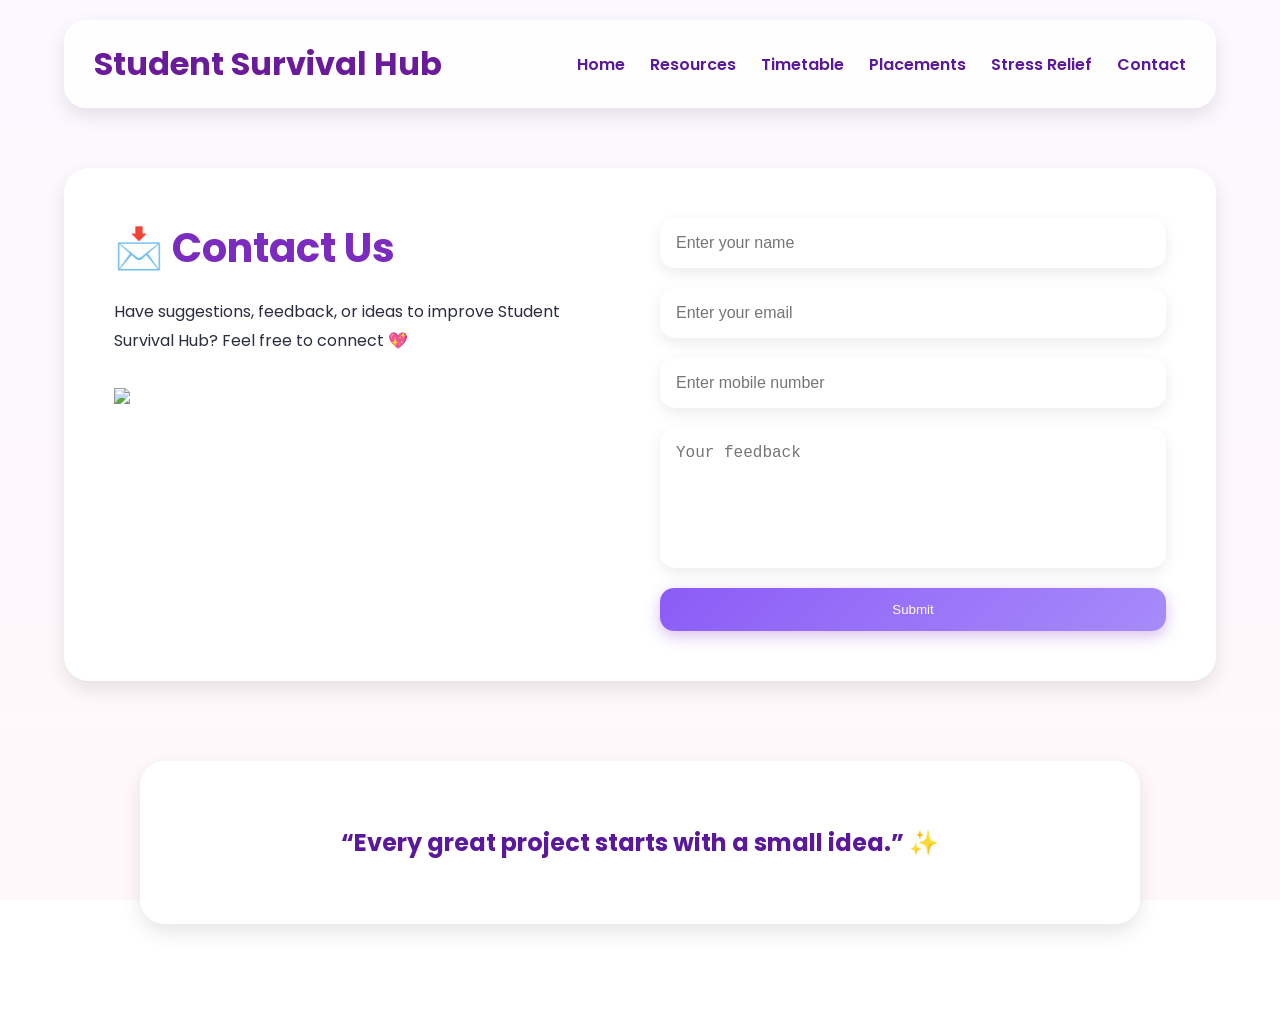
==== contact.html @ 093a4a00 "Updated Student Survival Hub UI" ====
<!DOCTYPE html>


<head>

  


    <title>Contact</title>

    <link rel="stylesheet"
          href="style.css">

    <link rel="preconnect"
          href="https://fonts.googleapis.com">

    <link rel="preconnect"
          href="https://fonts.gstatic.com"
          crossorigin>

    <link href="https://fonts.googleapis.com/css2?family=Poppins:wght@300;400;500;600;700&display=swap"
          rel="stylesheet">

</head>
<body class="contact-page">

<nav>

    <div class="logo">
        Student Survival Hub
    </div>

    <div class="nav-links">

        <a href="index.html">Home</a>

        <a href="resources.html">Resources</a>

        <a href="timetable.html">Timetable</a>

        <a href="placements.html">Placements</a>

        <a href="stress.html">Stress Relief</a>

        <a href="contact.html">Contact</a>

    </div>

</nav>



<section class="contact-section">

    <div class="contact-container">

        <div class="contact-text">

            <h2>📩 Contact Us</h2>

            <p>
                Have suggestions, feedback,
                or ideas to improve Student Survival Hub?
                Feel free to connect 💖
            </p>

            <img src="https://cdn-icons-png.flaticon.com/512/4233/4233830.png">

        </div>



        <div class="contact-form">

            <form>

                <input type="text"
                       placeholder="Enter your name">

                <input type="email"
                       placeholder="Enter your email">

                <input type="tel"
                       placeholder="Enter mobile number">

                <textarea rows="6"
                          placeholder="Your feedback"></textarea>

                <button type="submit">
                    Submit
                </button>

            </form>

        </div>

    </div>

</section>



<section class="quote-section">

    <h2>
        “Every great project starts with a small idea.” ✨
    </h2>

</section>




</body>
</html>
---- style.css ----
*{
    margin:0;
    padding:0;
    box-sizing:border-box;
}

body{

    font-family:'Poppins',sans-serif;

    color:#2b2d42;

    overflow-x:hidden;
}

.home-page{

    background:
    linear-gradient(
        rgba(248,249,255,0.18),
        rgba(243,232,255,0.18)
    ),

    url("https://wallpaperaccess.com/full/2223407.jpg");

    background-size:cover;

    background-position:center right;

    background-repeat:no-repeat;

    background-attachment:fixed;
}

.resources-page{

    background:
    linear-gradient(
        rgba(245,240,255,0.30),
        rgba(255,229,236,0.30)
    ),

    url("https://cdn.pixabay.com/video/2025/10/15/310025_tiny.jpg");

    background-size:cover;

    background-position:center;

    background-repeat:no-repeat;

    background-attachment:fixed;

    min-height:100vh;
}

.timetable-page{

    background:
    linear-gradient(
        rgba(240,248,255,0.45),
        rgba(243,232,255,0.45)
    ),

    url("https://www.shutterstock.com/shutterstock/videos/1089849363/thumb/10.jpg?ip=x480");

    background-size:cover;

    background-position:center;

    background-repeat:no-repeat;

    background-attachment:fixed;
}

.placements-page{

    background:
    linear-gradient(
        rgba(250,240,255,0.45),
        rgba(255,240,245,0.45)
    ),

    url("https://www.rec.ac.in/images/p.jpg");

    background-size:cover;

    background-position:center;

    background-repeat:no-repeat;

    background-attachment:fixed;
}

.stress-page{

    background:
    linear-gradient(
        rgba(245,240,255,0.40),
        rgba(255,245,250,0.40)
    ),

    url("https://www.shutterstock.com/image-vector/girl-cup-coffee-tea-sits-600nw-2483836061.jpg");

    background-size:cover;

    background-position:center;

    background-repeat:no-repeat;

    background-attachment:fixed;
}

.contact-page{

    background:
    linear-gradient(
        rgba(248,240,255,0.45),
        rgba(255,240,245,0.45)
    ),

    url("https://images.unsplash.com/photo-1517048676732-d65bc937f952");

    background-size:cover;

    background-position:center;

    background-repeat:no-repeat;

    background-attachment:fixed;
}

nav{

    width:90%;

    max-width:1200px;

    margin:20px auto;

    padding:20px 30px;

    display:flex;

    justify-content:space-between;

    align-items:center;

    background:rgba(255,255,255,0.82);

    backdrop-filter:blur(14px);

    border-radius:22px;

    box-shadow:0 8px 20px rgba(0,0,0,0.10);

    position:sticky;

    top:15px;

    z-index:1000;
}

.logo{

    font-size:32px;

    font-weight:700;

    color:#6a1b9a;
}

.nav-links{

    display:flex;

    gap:25px;
}

.nav-links a{

    text-decoration:none;

    color:#5a189a;

    font-weight:600;

    transition:0.3s;
}

.nav-links a:hover{

    color:#c77dff;

    transform:translateY(-3px);
}

.hero{

    width:90%;

    max-width:1200px;

    margin:80px auto;

    display:flex;

    justify-content:space-between;

    align-items:center;

    gap:80px;

    min-height:80vh;
}

.hero-text{

    flex:1;
}

.hero-text h1{

    font-size:65px;

    line-height:1.2;

    color:#5a189a;

    margin-bottom:20px;
}

.hero-text p{

    font-size:20px;

    line-height:1.8;

    margin-bottom:30px;
}

.hero-buttons{

    display:flex;

    gap:20px;
}

.btn,
button{

    padding:14px 28px;

    background:linear-gradient(
        135deg,
        #8b5cf6,
        #a78bfa
    );

    color:white;

    text-decoration:none;

    border:none;

    border-radius:14px;

    transition:0.3s;

    cursor:pointer;

    box-shadow:0 5px 15px rgba(123,44,191,0.3);
}

.btn:hover,
button:hover{

    transform:translateY(-5px);

    background:#9d4edd;
}

.secondary-btn{

    background:white;

    color:#7b2cbf;
}

.hero-image{

    flex:1;

    text-align:center;
}

.hero-image img{

    width:80%;

    animation:floatImage 4s ease-in-out infinite;

    filter:drop-shadow(0 10px 20px rgba(0,0,0,0.12));
}

@keyframes floatImage{

    0%{
        transform:translateY(0px);
    }

    50%{
        transform:translateY(-20px);
    }

    100%{
        transform:translateY(0px);
    }

}

.card,
.goals,
.quote-section,
.contact-container,
.resource-card{

    background:rgba(255,255,255,0.88);

    backdrop-filter:blur(10px);

    border-radius:25px;

    box-shadow:0 8px 20px rgba(0,0,0,0.10);
}

.features{

    width:90%;

    max-width:1200px;

    margin:auto;

    display:grid;

    grid-template-columns:repeat(auto-fit,minmax(280px,1fr));

    gap:30px;
}

.card,
.resource-card{

    padding:35px;

    transition:0.3s;
}

.card:hover,
.resource-card:hover{

    transform:translateY(-10px) scale(1.02);

    box-shadow:0 15px 35px rgba(139,92,246,0.18);
}

.card h2,
.resource-card h3{

    color:#7b2cbf;

    margin-bottom:15px;
}

.resource-card{

    display:flex;

    flex-direction:column;

    justify-content:space-between;

    padding:30px;

    min-height:320px;

    background:rgba(255,255,255,0.90);

    border-radius:25px;

    backdrop-filter:blur(10px);

    box-shadow:0 8px 20px rgba(0,0,0,0.10);

    transition:0.3s;
}

.resource-card p{

    line-height:1.9;

    margin-top:15px;

    margin-bottom:25px;

    color:#444;
}

.resource-card .btn{

    margin-top:auto;

    width:fit-content;

    padding:12px 24px;

    border-radius:14px;

    font-weight:600;

    background:linear-gradient(
        135deg,
        #8b5cf6,
        #a78bfa
    );
}

.card p{

    line-height:1.8;
}

.goals{

    width:90%;

    max-width:1200px;

    margin:80px auto;

    padding:40px;
}

.goals h2{

    color:#7b2cbf;

    margin-bottom:25px;
}

.goals ul,
.goals ol{

    margin-left:20px;

    line-height:2;
}

.stats{

    width:90%;

    max-width:1200px;

    margin:50px auto;

    display:grid;

    grid-template-columns:repeat(auto-fit,minmax(250px,1fr));

    gap:30px;
}

.stat-box{

    background:rgba(255,255,255,0.94);

    padding:40px;

    border-radius:25px;

    text-align:center;

    box-shadow:0 8px 20px rgba(0,0,0,0.12);

    transition:0.3s;
}

.stat-box:hover{

    transform:translateY(-8px);
}

.stat-box h1{

    font-size:55px;

    color:#5a189a;

    margin-bottom:10px;

    font-weight:700;
}

.stat-box p{

    font-size:20px;

    font-weight:500;

    color:#444;
}

.search-bar{

    width:100%;

    padding:16px;

    border:none;

    border-radius:15px;

    margin:25px 0;

    font-size:16px;

    background:white;

    box-shadow:0 5px 15px rgba(0,0,0,0.08);

    outline:none;
}

.modern-table{

    width:100%;

    border-collapse:collapse;

    margin-top:25px;

    overflow:hidden;

    border-radius:20px;

    background:white;
}

.modern-table th{

    background:#7b2cbf;

    color:white;

    padding:18px;

    font-size:18px;
}

.modern-table td{

    padding:18px;

    text-align:center;

    border-bottom:1px solid #eee;
}

.modern-table tr:hover{

    background:#f8f2ff;
}

.progress-box{

    margin-bottom:25px;
}

.progress-box p{

    margin-bottom:10px;

    font-weight:600;
}

.progress{

    width:100%;

    height:18px;

    background:#eee;

    border-radius:20px;

    overflow:hidden;
}

.html-progress{

    width:90%;

    height:100%;

    background:#7b2cbf;
}

.css-progress{

    width:70%;

    height:100%;

    background:#9d4edd;
}

.dsa-progress{

    width:50%;

    height:100%;

    background:#c77dff;
}

.quote-section{

    width:90%;

    max-width:1000px;

    margin:80px auto;

    text-align:center;

    padding:60px;
}

.quote-section h2{

    line-height:1.8;

    color:#5a189a;
}

.music-grid{

    display:grid;

    grid-template-columns:repeat(auto-fit,minmax(300px,1fr));

    gap:25px;

    margin-top:30px;
}

.music-grid iframe{

    width:100%;

    height:220px;

    border:none;

    border-radius:20px;

    box-shadow:0 8px 20px rgba(0,0,0,0.15);
}

.roadmap{

    display:grid;

    grid-template-columns:repeat(auto-fit,minmax(200px,1fr));

    gap:25px;

    margin-top:30px;
}

.roadmap-step{

    background:white;

    padding:30px;

    border-radius:20px;

    text-align:center;

    box-shadow:0 8px 20px rgba(0,0,0,0.08);

    transition:0.3s;
}

.roadmap-step:hover{

    transform:translateY(-8px);
}

.roadmap-step h3{

    color:#7b2cbf;

    margin-bottom:15px;
}

.contact-section{

    width:90%;

    max-width:1200px;

    margin:60px auto;
}

.contact-container{

    display:grid;

    grid-template-columns:1fr 1fr;

    gap:40px;

    padding:50px;
}

.contact-text h2{

    color:#7b2cbf;

    margin-bottom:20px;

    font-size:40px;
}

.contact-text p{

    line-height:1.8;

    margin-bottom:30px;
}

.contact-text img{

    width:80%;

    max-width:300px;
}

.contact-form form{

    display:flex;

    flex-direction:column;

    gap:20px;
}

.contact-form input,
.contact-form textarea{

    padding:16px;

    border:none;

    border-radius:15px;

    font-size:16px;

    background:white;

    box-shadow:0 5px 15px rgba(0,0,0,0.08);

    outline:none;
}

.contact-form textarea{

    resize:none;
}

footer{

    margin-top:80px;

    padding:30px;

    text-align:center;

    background:rgba(255,255,255,0.60);

    backdrop-filter:blur(10px);
}

@media screen and (max-width:768px){

    nav{

        flex-direction:column;

        gap:20px;
    }

    .nav-links{

        flex-wrap:wrap;

        justify-content:center;
    }

    .hero{

        flex-direction:column;

        text-align:center;
    }

    .hero-text h1{

        font-size:42px;
    }

    .hero-buttons{

        justify-content:center;
    }

    .contact-container{

        grid-template-columns:1fr;
    }

    .contact-text{

        text-align:center;
    }

    .contact-text img{

        margin:auto;
    }

}
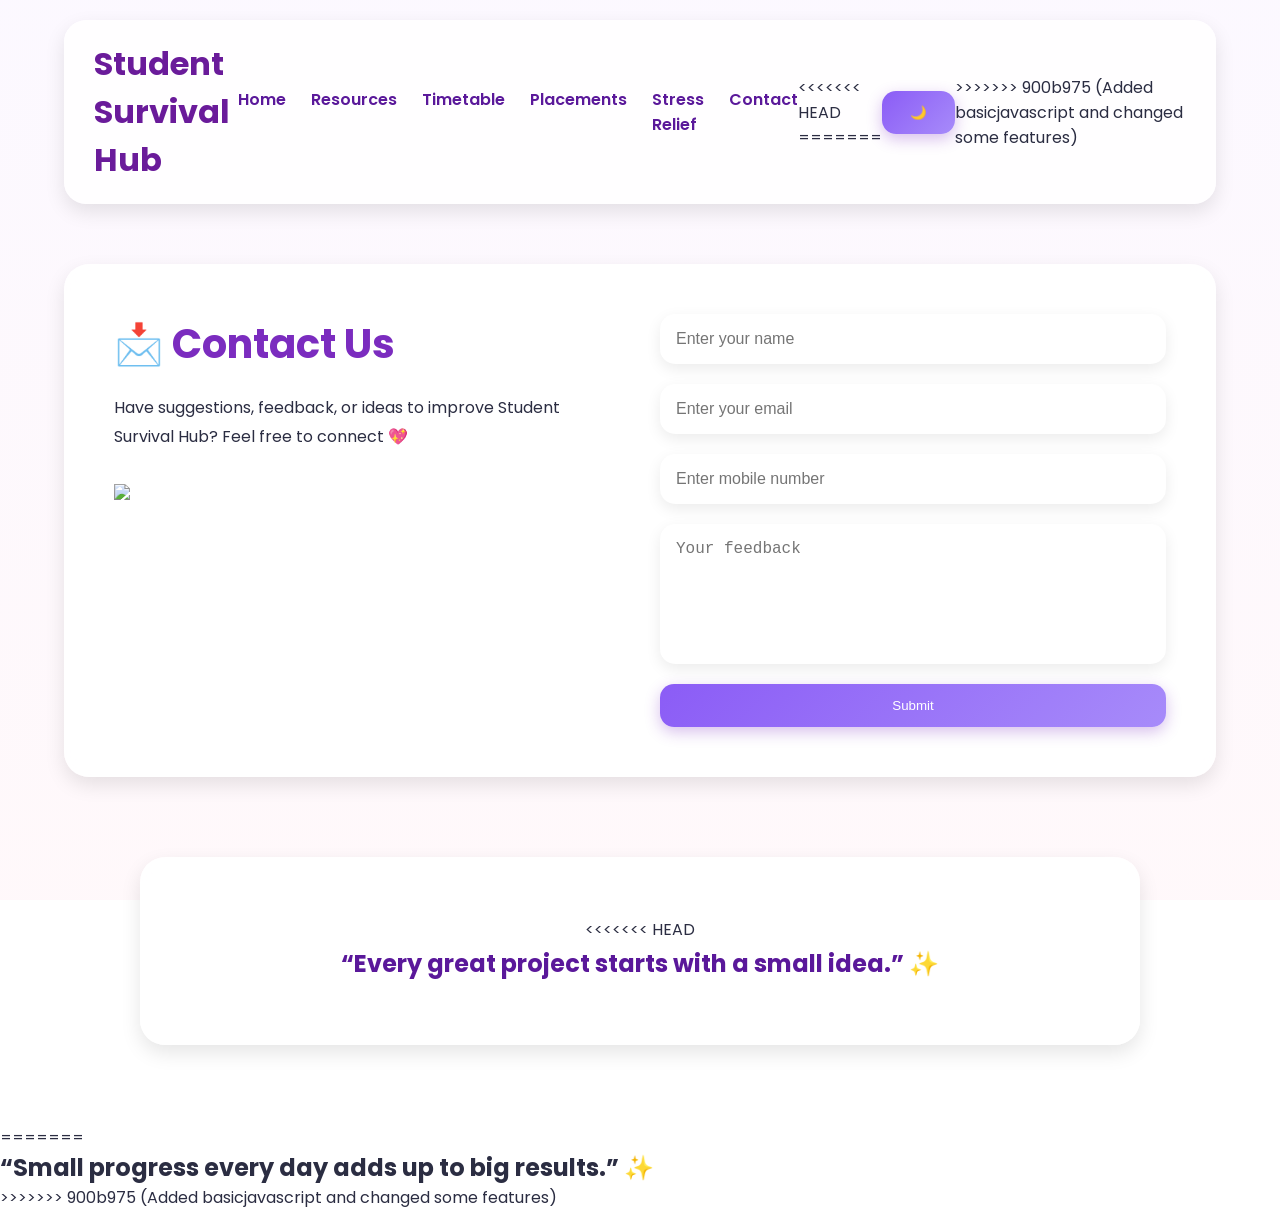
==== commit 0e5f6697: "Resolved conflicts" ====
--- a/contact.html
+++ b/contact.html
@@ -45,7 +45,13 @@
         <a href="contact.html">Contact</a>
 
     </div>
+<<<<<<< HEAD
 
+=======
+<button id="dark-mode-toggle">
+        🌙
+    </button>
+>>>>>>> 900b975 (Added basicjavascript and changed some features)
 </nav>
 
 
@@ -102,6 +108,7 @@
 
 <section class="quote-section">
 
+<<<<<<< HEAD
     <h2>
         “Every great project starts with a small idea.” ✨
     </h2>
@@ -110,6 +117,18 @@
 
 
 
+=======
+    <h2 id="dynamic-quote">
+        “Small progress every day adds up to big results.” ✨
+    </h2>
+
+   
+
+</section>
+
+
+<script src="script.js"></script>
+>>>>>>> 900b975 (Added basicjavascript and changed some features)
 
 </body>
 </html>
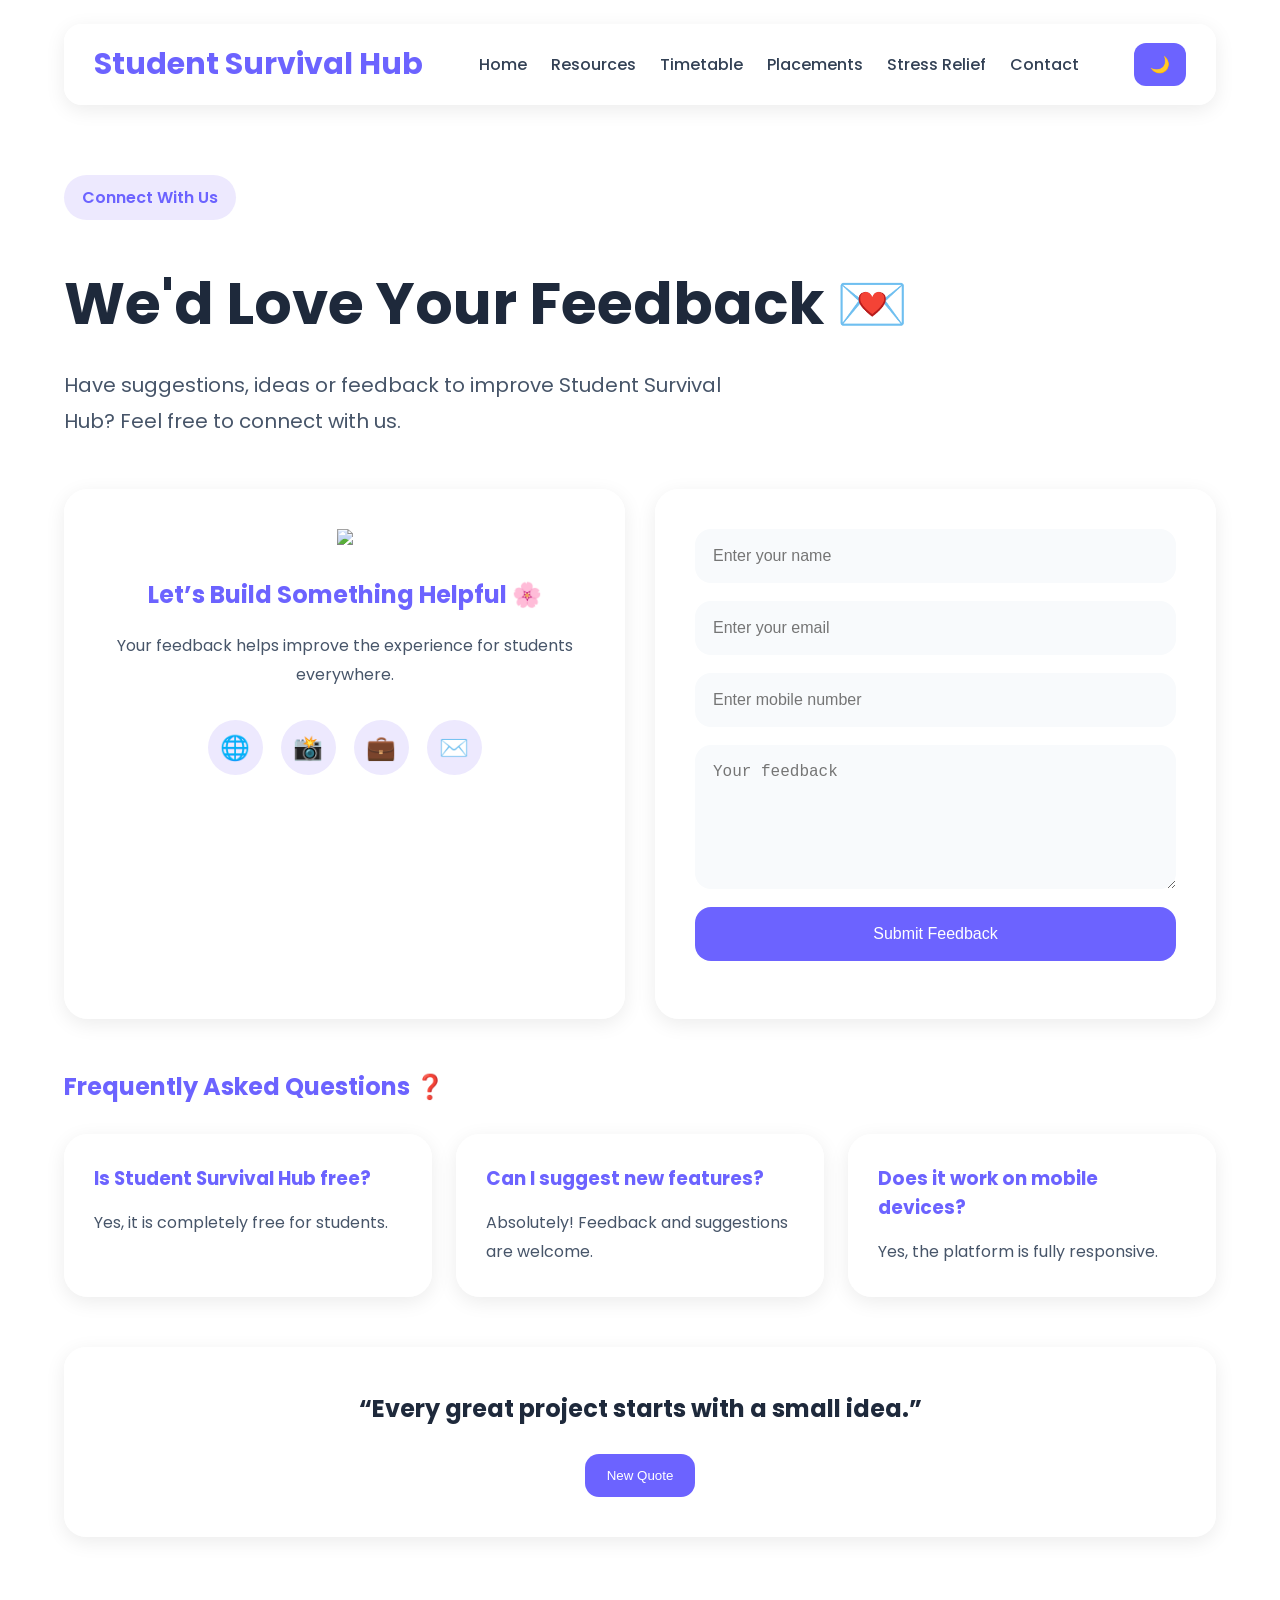
==== commit b2d88173: "Added additional features and changed UI" ====
--- a/contact.html
+++ b/contact.html
@@ -1,10 +1,12 @@
 <!DOCTYPE html>
-
+<html lang="en">
 
 <head>
 
-  
-
+    <meta charset="UTF-8">
+
+    <meta name="viewport"
+          content="width=device-width, initial-scale=1.0">
 
     <title>Contact</title>
 
@@ -22,6 +24,7 @@
           rel="stylesheet">
 
 </head>
+
 <body class="contact-page">
 
 <nav>
@@ -45,59 +48,172 @@
         <a href="contact.html">Contact</a>
 
     </div>
-<<<<<<< HEAD
-
-=======
-<button id="dark-mode-toggle">
+
+    <button id="dark-mode-toggle">
         🌙
     </button>
->>>>>>> 900b975 (Added basicjavascript and changed some features)
+
 </nav>
 
 
 
+<section class="contact-hero">
+
+    <div class="contact-text">
+
+        <span class="hero-tag">
+            Connect With Us
+        </span>
+
+        <h1>
+            We'd Love Your Feedback 💌
+        </h1>
+
+        <p>
+            Have suggestions, ideas or feedback
+            to improve Student Survival Hub?
+            Feel free to connect with us.
+        </p>
+
+    </div>
+
+</section>
+
+
+
 <section class="contact-section">
 
     <div class="contact-container">
 
-        <div class="contact-text">
-
-            <h2>📩 Contact Us</h2>
-
-            <p>
-                Have suggestions, feedback,
-                or ideas to improve Student Survival Hub?
-                Feel free to connect 💖
-            </p>
+
+
+        <div class="contact-info">
 
             <img src="https://cdn-icons-png.flaticon.com/512/4233/4233830.png">
 
-        </div>
-
-
-
-        <div class="contact-form">
-
-            <form>
+            <h2>
+                Let’s Build Something Helpful 🌸
+            </h2>
+
+            <p>
+                Your feedback helps improve
+                the experience for students everywhere.
+            </p>
+
+
+
+            <div class="social-links">
+
+                <a href="#">
+                    🌐
+                </a>
+
+                <a href="#">
+                    📸
+                </a>
+
+                <a href="#">
+                    💼
+                </a>
+
+                <a href="#">
+                    ✉️
+                </a>
+
+            </div>
+
+        </div>
+
+
+
+        <div class="contact-form-box">
+
+            <form id="contact-form">
 
                 <input type="text"
+                       id="name"
                        placeholder="Enter your name">
 
                 <input type="email"
+                       id="email"
                        placeholder="Enter your email">
 
                 <input type="tel"
+                       id="phone"
                        placeholder="Enter mobile number">
 
                 <textarea rows="6"
+                          id="message"
                           placeholder="Your feedback"></textarea>
 
                 <button type="submit">
-                    Submit
+
+                    Submit Feedback
+
                 </button>
 
             </form>
 
+            <p id="form-message">
+
+            </p>
+
+        </div>
+
+    </div>
+
+</section>
+
+
+
+<section class="faq-section">
+
+    <h2>
+        Frequently Asked Questions ❓
+    </h2>
+
+    <div class="faq-container">
+
+
+
+        <div class="faq-card">
+
+            <h3>
+                Is Student Survival Hub free?
+            </h3>
+
+            <p>
+                Yes, it is completely free for students.
+            </p>
+
+        </div>
+
+
+
+        <div class="faq-card">
+
+            <h3>
+                Can I suggest new features?
+            </h3>
+
+            <p>
+                Absolutely! Feedback and suggestions are welcome.
+            </p>
+
+        </div>
+
+
+
+        <div class="faq-card">
+
+            <h3>
+                Does it work on mobile devices?
+            </h3>
+
+            <p>
+                Yes, the platform is fully responsive.
+            </p>
+
         </div>
 
     </div>
@@ -108,27 +224,21 @@
 
 <section class="quote-section">
 
-<<<<<<< HEAD
-    <h2>
-        “Every great project starts with a small idea.” ✨
+    <h2 id="dynamic-quote">
+
+        “Every great project starts with a small idea.”
+
     </h2>
 
-</section>
-
-
-
-=======
-    <h2 id="dynamic-quote">
-        “Small progress every day adds up to big results.” ✨
-    </h2>
-
-   
-
-</section>
-
+    <button id="new-quote-btn">
+
+        New Quote
+
+    </button>
+
+</section>
 
 <script src="script.js"></script>
->>>>>>> 900b975 (Added basicjavascript and changed some features)
 
 </body>
 </html>
--- a/style.css
+++ b/style.css
@@ -5,11 +5,9 @@
 }
 
 body{
-
     font-family:'Poppins',sans-serif;
-
-    color:#2b2d42;
-
+    background:#f8fafc;
+    color:#1e293b;
     overflow-x:hidden;
 }
 
@@ -17,30 +15,528 @@
 
     background:
     linear-gradient(
-        rgba(248,249,255,0.18),
-        rgba(243,232,255,0.18)
+        rgba(255,255,255,0.70),
+        rgba(255,255,255,0.70)
     ),
 
-    url("https://wallpaperaccess.com/full/2223407.jpg");
+    url("https://images.unsplash.com/photo-1522202176988-66273c2fd55f");
 
     background-size:cover;
 
-    background-position:center right;
+    background-position:center;
 
     background-repeat:no-repeat;
 
-    background-attachment:fixed;
-}
-
+    min-height:100vh;
+}
+
+nav{
+
+    width:90%;
+
+    max-width:1200px;
+
+    margin:24px auto;
+
+    padding:18px 30px;
+
+    display:flex;
+
+    justify-content:space-between;
+
+    align-items:center;
+
+    background:rgba(255,255,255,0.85);
+
+    backdrop-filter:blur(12px);
+
+    border-radius:18px;
+
+    box-shadow:0 5px 20px rgba(0,0,0,0.08);
+
+    position:sticky;
+
+    top:15px;
+
+    z-index:1000;
+}
+
+.logo{
+
+    font-size:30px;
+
+    font-weight:700;
+
+    color:#6C63FF;
+}
+
+.nav-links{
+
+    display:flex;
+
+    gap:24px;
+}
+
+.nav-links a{
+
+    text-decoration:none;
+
+    color:#334155;
+
+    font-weight:500;
+
+    transition:0.3s;
+}
+
+.nav-links a:hover{
+
+    color:#6C63FF;
+}
+
+#dark-mode-toggle{
+
+    border:none;
+
+    background:#6C63FF;
+
+    color:white;
+
+    padding:12px 16px;
+
+    border-radius:12px;
+
+    cursor:pointer;
+
+    font-size:16px;
+}
+
+
+
+.hero{
+
+    width:90%;
+
+    max-width:1200px;
+
+    margin:70px auto;
+
+    display:flex;
+
+    justify-content:space-between;
+
+    align-items:center;
+
+    gap:50px;
+
+    min-height:75vh;
+}
+
+.hero-text{
+
+    flex:1;
+}
+
+.hero-tag{
+
+    display:inline-block;
+
+    padding:10px 18px;
+
+    background:#ede9fe;
+
+    color:#6C63FF;
+
+    border-radius:30px;
+
+    margin-bottom:20px;
+
+    font-weight:600;
+}
+
+.hero-text h1{
+
+    font-size:72px;
+
+    line-height:1.1;
+
+    margin-bottom:25px;
+
+    color:#1e293b;
+}
+
+.hero-text p{
+
+    font-size:20px;
+
+    line-height:1.8;
+
+    color:#475569;
+
+    margin-bottom:35px;
+
+    max-width:650px;
+}
+
+.hero-buttons{
+
+    display:flex;
+
+    gap:18px;
+}
+
+.btn{
+
+    padding:16px 28px;
+
+    border-radius:14px;
+
+    text-decoration:none;
+
+    font-weight:600;
+
+    transition:0.3s;
+}
+
+.btn{
+
+    background:#6C63FF;
+
+    color:white;
+}
+
+.secondary-btn{
+
+    background:white;
+
+    color:#6C63FF;
+
+    border:1px solid #dcd6ff;
+}
+
+.btn:hover{
+
+    transform:translateY(-4px);
+}
+
+
+
+.hero-image{
+
+    flex:1;
+
+    display:flex;
+
+    justify-content:flex-end;
+}
+
+.hero-image img{
+
+    width:100%;
+
+    max-width:520px;
+
+    object-fit:contain;
+
+    filter:drop-shadow(0 10px 30px rgba(0,0,0,0.15));
+}
+
+
+
+.features{
+
+    width:90%;
+
+    max-width:1200px;
+
+    margin:40px auto;
+
+    display:grid;
+
+    grid-template-columns:repeat(auto-fit,minmax(280px,1fr));
+
+    gap:24px;
+}
+
+.card{
+
+    background:rgba(255,255,255,0.82);
+
+    backdrop-filter:blur(10px);
+
+    border-radius:22px;
+
+    padding:35px;
+
+    box-shadow:0 5px 20px rgba(0,0,0,0.08);
+
+    transition:0.3s;
+}
+
+.card:hover{
+
+    transform:translateY(-6px);
+}
+
+.card h2{
+
+    margin-bottom:18px;
+
+    color:#6C63FF;
+}
+
+.card p{
+
+    line-height:1.8;
+
+    color:#475569;
+}
+
+
+
+.goals{
+
+    width:90%;
+
+    max-width:1200px;
+
+    margin:50px auto;
+
+    background:rgba(255,255,255,0.82);
+
+    backdrop-filter:blur(10px);
+
+    border-radius:22px;
+
+    padding:40px;
+
+    box-shadow:0 5px 20px rgba(0,0,0,0.08);
+}
+
+.section-top{
+
+    display:flex;
+
+    justify-content:space-between;
+
+    align-items:center;
+
+    margin-bottom:24px;
+}
+
+.section-top h2{
+
+    color:#6C63FF;
+}
+
+#live-clock{
+
+    color:#6C63FF;
+
+    font-weight:600;
+}
+
+.goal-input-box{
+
+    display:flex;
+
+    gap:14px;
+
+    margin-bottom:25px;
+}
+
+.goal-input-box input{
+
+    flex:1;
+
+    padding:16px;
+
+    border-radius:14px;
+
+    border:1px solid #d6d6d6;
+
+    font-size:16px;
+
+    outline:none;
+}
+
+.goal-input-box button{
+
+    padding:16px 24px;
+
+    border:none;
+
+    border-radius:14px;
+
+    background:#6C63FF;
+
+    color:white;
+
+    cursor:pointer;
+}
+
+#goal-list li{
+
+    list-style:none;
+
+    background:#f8fafc;
+
+    padding:15px 18px;
+
+    border-radius:14px;
+
+    margin-bottom:12px;
+
+    display:flex;
+
+    justify-content:space-between;
+
+    align-items:center;
+}
+
+
+
+.quote-section{
+
+    width:90%;
+
+    max-width:1200px;
+
+    margin:50px auto 100px;
+
+    background:rgba(255,255,255,0.82);
+
+    backdrop-filter:blur(10px);
+
+    border-radius:22px;
+
+    padding:40px;
+
+    text-align:center;
+
+    box-shadow:0 5px 20px rgba(0,0,0,0.08);
+}
+
+.quote-section h2{
+
+    margin-bottom:24px;
+
+    line-height:1.8;
+}
+
+.quote-section button{
+
+    padding:14px 22px;
+
+    border:none;
+
+    border-radius:14px;
+
+    background:#6C63FF;
+
+    color:white;
+
+    cursor:pointer;
+}
+
+
+
+.dark-mode{
+
+    background:#0f172a;
+
+    color:white;
+}
+
+.dark-mode nav,
+.dark-mode .card,
+.dark-mode .goals,
+.dark-mode .quote-section{
+
+    background:rgba(30,41,59,0.92);
+}
+
+.dark-mode h1,
+.dark-mode h2,
+.dark-mode p,
+.dark-mode a,
+.dark-mode li{
+
+    color:white;
+}
+
+.dark-mode #goal-list li{
+
+    background:#334155;
+}
+
+.dark-mode .goal-input-box input{
+
+    background:#1e293b;
+
+    color:white;
+
+    border:none;
+}
+
+
+
+@media screen and (max-width:900px){
+
+    .hero{
+
+        flex-direction:column;
+
+        text-align:center;
+    }
+
+    .hero-text h1{
+
+        font-size:52px;
+    }
+
+    .hero-buttons{
+
+        justify-content:center;
+    }
+
+    .hero-image{
+
+        justify-content:center;
+    }
+
+    .hero-image img{
+
+        max-width:360px;
+    }
+
+    nav{
+
+        flex-direction:column;
+
+        gap:18px;
+    }
+
+    .nav-links{
+
+        flex-wrap:wrap;
+
+        justify-content:center;
+    }
+
+    .goal-input-box{
+
+        flex-direction:column;
+    }
+}
 .resources-page{
 
     background:
     linear-gradient(
-        rgba(245,240,255,0.30),
-        rgba(255,229,236,0.30)
+        rgba(255,255,255,0.72),
+        rgba(255,255,255,0.72)
     ),
 
-    url("https://cdn.pixabay.com/video/2025/10/15/310025_tiny.jpg");
+    url("https://images.unsplash.com/photo-1516321318423-f06f85e504b3");
 
     background-size:cover;
 
@@ -48,20 +544,220 @@
 
     background-repeat:no-repeat;
 
-    background-attachment:fixed;
-
     min-height:100vh;
 }
 
+.resources-hero{
+
+    width:90%;
+
+    max-width:1200px;
+
+    margin:70px auto 40px;
+}
+
+.resources-text h1{
+
+    font-size:58px;
+
+    margin:20px 0;
+}
+
+.resources-text p{
+
+    font-size:20px;
+
+    max-width:700px;
+
+    line-height:1.8;
+
+    color:#475569;
+}
+
+.resources-section{
+
+    width:90%;
+
+    max-width:1200px;
+
+    margin:auto;
+}
+
+.search-container{
+
+    margin-bottom:25px;
+}
+
+.search-container input{
+
+    width:100%;
+
+    padding:18px;
+
+    border:none;
+
+    border-radius:18px;
+
+    font-size:16px;
+
+    background:white;
+
+    box-shadow:0 5px 15px rgba(0,0,0,0.08);
+
+    outline:none;
+}
+
+.category-buttons{
+
+    display:flex;
+
+    gap:15px;
+
+    flex-wrap:wrap;
+
+    margin-bottom:35px;
+}
+
+.category-btn{
+
+    border:none;
+
+    padding:12px 20px;
+
+    border-radius:30px;
+
+    background:white;
+
+    cursor:pointer;
+
+    font-weight:600;
+
+    box-shadow:0 5px 15px rgba(0,0,0,0.08);
+}
+
+.resource-grid{
+
+    display:grid;
+
+    grid-template-columns:repeat(auto-fit,minmax(300px,1fr));
+
+    gap:28px;
+}
+
+.resource-card{
+
+    background:rgba(255,255,255,0.84);
+
+    backdrop-filter:blur(10px);
+
+    border-radius:24px;
+
+    padding:30px;
+
+    box-shadow:0 5px 20px rgba(0,0,0,0.08);
+
+    transition:0.3s;
+}
+
+.resource-card:hover{
+
+    transform:translateY(-8px);
+}
+
+.resource-tag{
+
+    display:inline-block;
+
+    padding:8px 16px;
+
+    border-radius:30px;
+
+    background:#ede9fe;
+
+    color:#6C63FF;
+
+    font-size:14px;
+
+    margin-bottom:18px;
+}
+
+.resource-card h2{
+
+    margin-bottom:18px;
+
+    color:#6C63FF;
+}
+
+.resource-card p{
+
+    line-height:1.8;
+
+    color:#475569;
+
+    margin-bottom:28px;
+}
+
+.resource-bottom{
+
+    display:flex;
+
+    justify-content:space-between;
+
+    align-items:center;
+}
+
+.bookmark-btn{
+
+    border:none;
+
+    width:48px;
+
+    height:48px;
+
+    border-radius:50%;
+
+    background:#ede9fe;
+
+    cursor:pointer;
+
+    font-size:18px;
+}
+
+.dark-mode .search-container input,
+.dark-mode .category-btn,
+.dark-mode .resource-card{
+
+    background:#1e293b;
+
+    color:white;
+}
+
+.dark-mode .resource-card p{
+
+    color:#cbd5e1;
+}
+
+@media screen and (max-width:768px){
+
+    .resources-text h1{
+
+        font-size:42px;
+    }
+
+    .resource-grid{
+
+        grid-template-columns:1fr;
+    }
+}
 .timetable-page{
 
     background:
     linear-gradient(
-        rgba(240,248,255,0.45),
-        rgba(243,232,255,0.45)
+        rgba(255,255,255,0.72),
+        rgba(255,255,255,0.72)
     ),
 
-    url("https://www.shutterstock.com/shutterstock/videos/1089849363/thumb/10.jpg?ip=x480");
+    url("https://images.unsplash.com/photo-1499750310107-5fef28a66643");
 
     background-size:cover;
 
@@ -69,18 +765,184 @@
 
     background-repeat:no-repeat;
 
-    background-attachment:fixed;
-}
-
+    min-height:100vh;
+}
+
+.timetable-hero{
+
+    width:90%;
+
+    max-width:1200px;
+
+    margin:70px auto 40px;
+}
+
+.timetable-text h1{
+
+    font-size:58px;
+
+    margin:20px 0;
+}
+
+.timetable-text p{
+
+    font-size:20px;
+
+    line-height:1.8;
+
+    max-width:700px;
+
+    color:#475569;
+}
+
+.table-section{
+
+    width:90%;
+
+    max-width:1200px;
+
+    margin:auto;
+}
+
+.table-container{
+
+    background:rgba(255,255,255,0.84);
+
+    backdrop-filter:blur(10px);
+
+    border-radius:24px;
+
+    padding:35px;
+
+    box-shadow:0 5px 20px rgba(0,0,0,0.08);
+}
+
+.modern-table{
+
+    width:100%;
+
+    border-collapse:collapse;
+
+    margin-top:20px;
+}
+
+.modern-table th{
+
+    background:#6C63FF;
+
+    color:white;
+
+    padding:18px;
+}
+
+.modern-table td{
+
+    padding:18px;
+
+    text-align:center;
+
+    background:white;
+
+    border-bottom:1px solid #e2e8f0;
+}
+
+.modern-table input{
+
+    width:20px;
+
+    height:20px;
+
+    cursor:pointer;
+}
+
+.pomodoro-section{
+
+    width:90%;
+
+    max-width:1200px;
+
+    margin:50px auto;
+}
+
+.pomodoro-box{
+
+    background:rgba(255,255,255,0.84);
+
+    backdrop-filter:blur(10px);
+
+    border-radius:24px;
+
+    padding:45px;
+
+    text-align:center;
+
+    box-shadow:0 5px 20px rgba(0,0,0,0.08);
+}
+
+.pomodoro-box h1{
+
+    font-size:90px;
+
+    margin:25px 0;
+
+    color:#6C63FF;
+}
+
+.pomodoro-buttons{
+
+    display:flex;
+
+    justify-content:center;
+
+    gap:18px;
+}
+
+.dark-mode .table-container,
+.dark-mode .pomodoro-box{
+
+    background:#1e293b;
+}
+
+.dark-mode .modern-table td{
+
+    background:#334155;
+
+    color:white;
+
+    border-bottom:1px solid #475569;
+}
+
+@media screen and (max-width:768px){
+
+    .timetable-text h1{
+
+        font-size:42px;
+    }
+
+    .pomodoro-box h1{
+
+        font-size:58px;
+    }
+
+    .pomodoro-buttons{
+
+        flex-direction:column;
+    }
+
+    .modern-table{
+
+        font-size:14px;
+    }
+}
 .placements-page{
 
     background:
     linear-gradient(
-        rgba(250,240,255,0.45),
-        rgba(255,240,245,0.45)
+        rgba(255,255,255,0.72),
+        rgba(255,255,255,0.72)
     ),
 
-    url("https://www.rec.ac.in/images/p.jpg");
+    url("https://images.unsplash.com/photo-1523240795612-9a054b0db644");
 
     background-size:cover;
 
@@ -88,18 +950,211 @@
 
     background-repeat:no-repeat;
 
-    background-attachment:fixed;
-}
-
+    min-height:100vh;
+}
+
+.placements-hero{
+
+    width:90%;
+
+    max-width:1200px;
+
+    margin:70px auto 40px;
+}
+
+.placements-text h1{
+
+    font-size:58px;
+
+    margin:20px 0;
+}
+
+.placements-text p{
+
+    font-size:20px;
+
+    max-width:700px;
+
+    line-height:1.8;
+
+    color:#475569;
+}
+
+.placement-list{
+
+    margin-top:20px;
+
+    padding-left:20px;
+
+    line-height:2;
+}
+
+.tracker-section{
+
+    width:90%;
+
+    max-width:1200px;
+
+    margin:50px auto;
+}
+
+.tracker-box{
+
+    background:rgba(255,255,255,0.84);
+
+    backdrop-filter:blur(10px);
+
+    border-radius:24px;
+
+    padding:35px;
+
+    box-shadow:0 5px 20px rgba(0,0,0,0.08);
+}
+
+.roadmap-section{
+
+    width:90%;
+
+    max-width:1200px;
+
+    margin:50px auto;
+}
+
+.roadmap-section h2{
+
+    margin-bottom:30px;
+
+    color:#6C63FF;
+}
+
+.roadmap-grid{
+
+    display:grid;
+
+    grid-template-columns:repeat(auto-fit,minmax(220px,1fr));
+
+    gap:24px;
+}
+
+.roadmap-step{
+
+    background:rgba(255,255,255,0.84);
+
+    backdrop-filter:blur(10px);
+
+    border-radius:24px;
+
+    padding:30px;
+
+    text-align:center;
+
+    box-shadow:0 5px 20px rgba(0,0,0,0.08);
+
+    transition:0.3s;
+}
+
+.roadmap-step:hover{
+
+    transform:translateY(-8px);
+}
+
+.roadmap-step h3{
+
+    color:#6C63FF;
+
+    margin-bottom:16px;
+}
+
+.resume-section{
+
+    width:90%;
+
+    max-width:1200px;
+
+    margin:50px auto;
+}
+
+.resume-box{
+
+    background:rgba(255,255,255,0.84);
+
+    backdrop-filter:blur(10px);
+
+    border-radius:24px;
+
+    padding:35px;
+
+    box-shadow:0 5px 20px rgba(0,0,0,0.08);
+}
+
+.resume-box h2{
+
+    margin-bottom:25px;
+
+    color:#6C63FF;
+}
+
+.resume-items{
+
+    display:grid;
+
+    gap:18px;
+}
+
+.resume-items label{
+
+    background:#f8fafc;
+
+    padding:18px;
+
+    border-radius:14px;
+
+    display:flex;
+
+    align-items:center;
+
+    gap:12px;
+
+    font-weight:500;
+}
+
+.resume-items input{
+
+    width:18px;
+
+    height:18px;
+}
+
+.dark-mode .tracker-box,
+.dark-mode .roadmap-step,
+.dark-mode .resume-box{
+
+    background:#1e293b;
+}
+
+.dark-mode .resume-items label{
+
+    background:#334155;
+
+    color:white;
+}
+
+@media screen and (max-width:768px){
+
+    .placements-text h1{
+
+        font-size:42px;
+    }
+}
 .stress-page{
 
     background:
     linear-gradient(
-        rgba(245,240,255,0.40),
-        rgba(255,245,250,0.40)
+        rgba(255,255,255,0.74),
+        rgba(255,255,255,0.74)
     ),
 
-    url("https://www.shutterstock.com/image-vector/girl-cup-coffee-tea-sits-600nw-2483836061.jpg");
+    url("https://images.unsplash.com/photo-1506744038136-46273834b3fb");
 
     background-size:cover;
 
@@ -107,18 +1162,251 @@
 
     background-repeat:no-repeat;
 
-    background-attachment:fixed;
-}
-
+    min-height:100vh;
+}
+
+.stress-hero{
+
+    width:90%;
+
+    max-width:1200px;
+
+    margin:70px auto 40px;
+}
+
+.stress-text h1{
+
+    font-size:58px;
+
+    margin:20px 0;
+}
+
+.stress-text p{
+
+    font-size:20px;
+
+    max-width:700px;
+
+    line-height:1.8;
+
+    color:#475569;
+}
+
+.breathing-section{
+
+    width:90%;
+
+    max-width:1200px;
+
+    margin:50px auto;
+}
+
+.breathing-box{
+
+    background:rgba(255,255,255,0.84);
+
+    backdrop-filter:blur(10px);
+
+    border-radius:24px;
+
+    padding:45px;
+
+    text-align:center;
+
+    box-shadow:0 5px 20px rgba(0,0,0,0.08);
+}
+
+.breathing-circle{
+
+    width:180px;
+
+    height:180px;
+
+    border-radius:50%;
+
+    background:#6C63FF;
+
+    color:white;
+
+    margin:35px auto;
+
+    display:flex;
+
+    justify-content:center;
+
+    align-items:center;
+
+    font-size:24px;
+
+    animation:breathe 4s infinite;
+}
+
+@keyframes breathe{
+
+    0%{
+
+        transform:scale(1);
+    }
+
+    50%{
+
+        transform:scale(1.2);
+    }
+
+    100%{
+
+        transform:scale(1);
+    }
+}
+
+.music-section{
+
+    width:90%;
+
+    max-width:1200px;
+
+    margin:50px auto;
+}
+
+.music-section h2{
+
+    margin-bottom:30px;
+
+    color:#6C63FF;
+}
+
+.music-grid{
+
+    display:grid;
+
+    grid-template-columns:repeat(auto-fit,minmax(320px,1fr));
+
+    gap:24px;
+}
+
+.music-grid iframe{
+
+    width:100%;
+
+    height:220px;
+
+    border:none;
+
+    border-radius:20px;
+
+    box-shadow:0 5px 20px rgba(0,0,0,0.08);
+}
+
+.mood-section{
+
+    width:90%;
+
+    max-width:1200px;
+
+    margin:50px auto;
+}
+
+.mood-box{
+
+    background:rgba(255,255,255,0.84);
+
+    backdrop-filter:blur(10px);
+
+    border-radius:24px;
+
+    padding:40px;
+
+    text-align:center;
+
+    box-shadow:0 5px 20px rgba(0,0,0,0.08);
+}
+
+.mood-box h2{
+
+    margin-bottom:30px;
+
+    color:#6C63FF;
+}
+
+.mood-buttons{
+
+    display:flex;
+
+    justify-content:center;
+
+    gap:20px;
+
+    margin-bottom:24px;
+}
+
+.mood-btn{
+
+    width:70px;
+
+    height:70px;
+
+    border:none;
+
+    border-radius:50%;
+
+    font-size:30px;
+
+    cursor:pointer;
+
+    background:#ede9fe;
+
+    transition:0.3s;
+}
+
+.mood-btn:hover{
+
+    transform:scale(1.1);
+}
+
+#mood-text{
+
+    font-size:18px;
+
+    color:#475569;
+}
+
+.dark-mode .breathing-box,
+.dark-mode .mood-box{
+
+    background:#1e293b;
+}
+
+.dark-mode #mood-text{
+
+    color:#cbd5e1;
+}
+
+@media screen and (max-width:768px){
+
+    .stress-text h1{
+
+        font-size:42px;
+    }
+
+    .music-grid{
+
+        grid-template-columns:1fr;
+    }
+
+    .mood-buttons{
+
+        flex-wrap:wrap;
+    }
+}
 .contact-page{
 
     background:
     linear-gradient(
-        rgba(248,240,255,0.45),
-        rgba(255,240,245,0.45)
+        rgba(255,255,255,0.74),
+        rgba(255,255,255,0.74)
     ),
 
-    url("https://images.unsplash.com/photo-1517048676732-d65bc937f952");
+    url("https://images.unsplash.com/photo-1516321310764-8d3f1f8f1f9b");
 
     background-size:cover;
 
@@ -126,720 +1414,273 @@
 
     background-repeat:no-repeat;
 
-    background-attachment:fixed;
-}
-
-nav{
-
-    width:90%;
-
-    max-width:1200px;
-
-    margin:20px auto;
-
-    padding:20px 30px;
+    min-height:100vh;
+}
+
+.contact-hero{
+
+    width:90%;
+
+    max-width:1200px;
+
+    margin:70px auto 40px;
+}
+
+.contact-text h1{
+
+    font-size:58px;
+
+    margin:20px 0;
+}
+
+.contact-text p{
+
+    font-size:20px;
+
+    max-width:700px;
+
+    line-height:1.8;
+
+    color:#475569;
+}
+
+.contact-section{
+
+    width:90%;
+
+    max-width:1200px;
+
+    margin:50px auto;
+}
+
+.contact-container{
+
+    display:grid;
+
+    grid-template-columns:1fr 1fr;
+
+    gap:30px;
+}
+
+.contact-info,
+.contact-form-box{
+
+    background:rgba(255,255,255,0.84);
+
+    backdrop-filter:blur(10px);
+
+    border-radius:24px;
+
+    padding:40px;
+
+    box-shadow:0 5px 20px rgba(0,0,0,0.08);
+}
+
+.contact-info{
+
+    text-align:center;
+}
+
+.contact-info img{
+
+    width:180px;
+
+    margin-bottom:25px;
+}
+
+.contact-info h2{
+
+    margin-bottom:20px;
+
+    color:#6C63FF;
+}
+
+.contact-info p{
+
+    line-height:1.8;
+
+    color:#475569;
+}
+
+.social-links{
 
     display:flex;
 
-    justify-content:space-between;
+    justify-content:center;
+
+    gap:18px;
+
+    margin-top:30px;
+}
+
+.social-links a{
+
+    width:55px;
+
+    height:55px;
+
+    border-radius:50%;
+
+    background:#ede9fe;
+
+    display:flex;
+
+    justify-content:center;
 
     align-items:center;
 
-    background:rgba(255,255,255,0.82);
-
-    backdrop-filter:blur(14px);
-
-    border-radius:22px;
-
-    box-shadow:0 8px 20px rgba(0,0,0,0.10);
-
-    position:sticky;
-
-    top:15px;
-
-    z-index:1000;
-}
-
-.logo{
-
-    font-size:32px;
-
-    font-weight:700;
-
-    color:#6a1b9a;
-}
-
-.nav-links{
+    text-decoration:none;
+
+    font-size:24px;
+
+    transition:0.3s;
+}
+
+.social-links a:hover{
+
+    transform:translateY(-5px);
+}
+
+.contact-form-box form{
 
     display:flex;
 
-    gap:25px;
-}
-
-.nav-links a{
-
-    text-decoration:none;
-
-    color:#5a189a;
+    flex-direction:column;
+
+    gap:18px;
+}
+
+.contact-form-box input,
+.contact-form-box textarea{
+
+    padding:18px;
+
+    border:none;
+
+    border-radius:16px;
+
+    background:#f8fafc;
+
+    font-size:16px;
+
+    outline:none;
+}
+
+.contact-form-box button{
+
+    padding:18px;
+
+    border:none;
+
+    border-radius:16px;
+
+    background:#6C63FF;
+
+    color:white;
+
+    font-size:16px;
+
+    cursor:pointer;
+
+    transition:0.3s;
+}
+
+.contact-form-box button:hover{
+
+    transform:translateY(-4px);
+}
+
+#form-message{
+
+    margin-top:18px;
 
     font-weight:600;
 
-    transition:0.3s;
-}
-
-.nav-links a:hover{
-
-    color:#c77dff;
-
-    transform:translateY(-3px);
-}
-
-.hero{
-
-    width:90%;
-
-    max-width:1200px;
-
-    margin:80px auto;
-
-    display:flex;
-
-    justify-content:space-between;
-
-    align-items:center;
-
-    gap:80px;
-
-    min-height:80vh;
-}
-
-.hero-text{
-
-    flex:1;
-}
-
-.hero-text h1{
-
-    font-size:65px;
-
-    line-height:1.2;
-
-    color:#5a189a;
-
-    margin-bottom:20px;
-}
-
-.hero-text p{
-
-    font-size:20px;
+    color:#6C63FF;
+}
+
+.faq-section{
+
+    width:90%;
+
+    max-width:1200px;
+
+    margin:50px auto;
+}
+
+.faq-section h2{
+
+    margin-bottom:30px;
+
+    color:#6C63FF;
+}
+
+.faq-container{
+
+    display:grid;
+
+    grid-template-columns:repeat(auto-fit,minmax(280px,1fr));
+
+    gap:24px;
+}
+
+.faq-card{
+
+    background:rgba(255,255,255,0.84);
+
+    backdrop-filter:blur(10px);
+
+    border-radius:24px;
+
+    padding:30px;
+
+    box-shadow:0 5px 20px rgba(0,0,0,0.08);
+}
+
+.faq-card h3{
+
+    margin-bottom:16px;
+
+    color:#6C63FF;
+}
+
+.faq-card p{
 
     line-height:1.8;
 
-    margin-bottom:30px;
-}
-
-.hero-buttons{
-
-    display:flex;
-
-    gap:20px;
-}
-
-.btn,
-button{
-
-    padding:14px 28px;
-
-    background:linear-gradient(
-        135deg,
-        #8b5cf6,
-        #a78bfa
-    );
+    color:#475569;
+}
+
+.dark-mode .contact-info,
+.dark-mode .contact-form-box,
+.dark-mode .faq-card{
+
+    background:#1e293b;
+}
+
+.dark-mode .contact-form-box input,
+.dark-mode .contact-form-box textarea{
+
+    background:#334155;
 
     color:white;
-
-    text-decoration:none;
-
-    border:none;
-
-    border-radius:14px;
-
-    transition:0.3s;
-
-    cursor:pointer;
-
-    box-shadow:0 5px 15px rgba(123,44,191,0.3);
-}
-
-.btn:hover,
-button:hover{
-
-    transform:translateY(-5px);
-
-    background:#9d4edd;
-}
-
-.secondary-btn{
-
-    background:white;
-
-    color:#7b2cbf;
-}
-
-.hero-image{
-
-    flex:1;
-
-    text-align:center;
-}
-
-.hero-image img{
-
-    width:80%;
-
-    animation:floatImage 4s ease-in-out infinite;
-
-    filter:drop-shadow(0 10px 20px rgba(0,0,0,0.12));
-}
-
-@keyframes floatImage{
-
-    0%{
-        transform:translateY(0px);
-    }
-
-    50%{
-        transform:translateY(-20px);
-    }
-
-    100%{
-        transform:translateY(0px);
-    }
-
-}
-
-.card,
-.goals,
-.quote-section,
-.contact-container,
-.resource-card{
-
-    background:rgba(255,255,255,0.88);
-
-    backdrop-filter:blur(10px);
-
-    border-radius:25px;
-
-    box-shadow:0 8px 20px rgba(0,0,0,0.10);
-}
-
-.features{
-
-    width:90%;
-
-    max-width:1200px;
-
-    margin:auto;
-
-    display:grid;
-
-    grid-template-columns:repeat(auto-fit,minmax(280px,1fr));
-
-    gap:30px;
-}
-
-.card,
-.resource-card{
-
-    padding:35px;
-
-    transition:0.3s;
-}
-
-.card:hover,
-.resource-card:hover{
-
-    transform:translateY(-10px) scale(1.02);
-
-    box-shadow:0 15px 35px rgba(139,92,246,0.18);
-}
-
-.card h2,
-.resource-card h3{
-
-    color:#7b2cbf;
-
-    margin-bottom:15px;
-}
-
-.resource-card{
-
-    display:flex;
-
-    flex-direction:column;
-
-    justify-content:space-between;
-
-    padding:30px;
-
-    min-height:320px;
-
-    background:rgba(255,255,255,0.90);
-
-    border-radius:25px;
-
-    backdrop-filter:blur(10px);
-
-    box-shadow:0 8px 20px rgba(0,0,0,0.10);
-
-    transition:0.3s;
-}
-
-.resource-card p{
-
-    line-height:1.9;
-
-    margin-top:15px;
-
-    margin-bottom:25px;
-
-    color:#444;
-}
-
-.resource-card .btn{
-
-    margin-top:auto;
-
-    width:fit-content;
-
-    padding:12px 24px;
-
-    border-radius:14px;
-
-    font-weight:600;
-
-    background:linear-gradient(
-        135deg,
-        #8b5cf6,
-        #a78bfa
-    );
-}
-
-.card p{
-
-    line-height:1.8;
-}
-
-.goals{
-
-    width:90%;
-
-    max-width:1200px;
-
-    margin:80px auto;
-
-    padding:40px;
-}
-
-.goals h2{
-
-    color:#7b2cbf;
-
-    margin-bottom:25px;
-}
-
-.goals ul,
-.goals ol{
-
-    margin-left:20px;
-
-    line-height:2;
-}
-
-.stats{
-
-    width:90%;
-
-    max-width:1200px;
-
-    margin:50px auto;
-
-    display:grid;
-
-    grid-template-columns:repeat(auto-fit,minmax(250px,1fr));
-
-    gap:30px;
-}
-
-.stat-box{
-
-    background:rgba(255,255,255,0.94);
-
-    padding:40px;
-
-    border-radius:25px;
-
-    text-align:center;
-
-    box-shadow:0 8px 20px rgba(0,0,0,0.12);
-
-    transition:0.3s;
-}
-
-.stat-box:hover{
-
-    transform:translateY(-8px);
-}
-
-.stat-box h1{
-
-    font-size:55px;
-
-    color:#5a189a;
-
-    margin-bottom:10px;
-
-    font-weight:700;
-}
-
-.stat-box p{
-
-    font-size:20px;
-
-    font-weight:500;
-
-    color:#444;
-}
-
-.search-bar{
-
-    width:100%;
-
-    padding:16px;
-
-    border:none;
-
-    border-radius:15px;
-
-    margin:25px 0;
-
-    font-size:16px;
-
-    background:white;
-
-    box-shadow:0 5px 15px rgba(0,0,0,0.08);
-
-    outline:none;
-}
-
-.modern-table{
-
-    width:100%;
-
-    border-collapse:collapse;
-
-    margin-top:25px;
-
-    overflow:hidden;
-
-    border-radius:20px;
-
-    background:white;
-}
-
-.modern-table th{
-
-    background:#7b2cbf;
-
-    color:white;
-
-    padding:18px;
-
-    font-size:18px;
-}
-
-.modern-table td{
-
-    padding:18px;
-
-    text-align:center;
-
-    border-bottom:1px solid #eee;
-}
-
-.modern-table tr:hover{
-
-    background:#f8f2ff;
-}
-
-.progress-box{
-
-    margin-bottom:25px;
-}
-
-.progress-box p{
-
-    margin-bottom:10px;
-
-    font-weight:600;
-}
-
-.progress{
-
-    width:100%;
-
-    height:18px;
-
-    background:#eee;
-
-    border-radius:20px;
-
-    overflow:hidden;
-}
-
-.html-progress{
-
-    width:90%;
-
-    height:100%;
-
-    background:#7b2cbf;
-}
-
-.css-progress{
-
-    width:70%;
-
-    height:100%;
-
-    background:#9d4edd;
-}
-
-.dsa-progress{
-
-    width:50%;
-
-    height:100%;
-
-    background:#c77dff;
-}
-
-.quote-section{
-
-    width:90%;
-
-    max-width:1000px;
-
-    margin:80px auto;
-
-    text-align:center;
-
-    padding:60px;
-}
-
-.quote-section h2{
-
-    line-height:1.8;
-
-    color:#5a189a;
-}
-
-.music-grid{
-
-    display:grid;
-
-    grid-template-columns:repeat(auto-fit,minmax(300px,1fr));
-
-    gap:25px;
-
-    margin-top:30px;
-}
-
-.music-grid iframe{
-
-    width:100%;
-
-    height:220px;
-
-    border:none;
-
-    border-radius:20px;
-
-    box-shadow:0 8px 20px rgba(0,0,0,0.15);
-}
-
-.roadmap{
-
-    display:grid;
-
-    grid-template-columns:repeat(auto-fit,minmax(200px,1fr));
-
-    gap:25px;
-
-    margin-top:30px;
-}
-
-.roadmap-step{
-
-    background:white;
-
-    padding:30px;
-
-    border-radius:20px;
-
-    text-align:center;
-
-    box-shadow:0 8px 20px rgba(0,0,0,0.08);
-
-    transition:0.3s;
-}
-
-.roadmap-step:hover{
-
-    transform:translateY(-8px);
-}
-
-.roadmap-step h3{
-
-    color:#7b2cbf;
-
-    margin-bottom:15px;
-}
-
-.contact-section{
-
-    width:90%;
-
-    max-width:1200px;
-
-    margin:60px auto;
-}
-
-.contact-container{
-
-    display:grid;
-
-    grid-template-columns:1fr 1fr;
-
-    gap:40px;
-
-    padding:50px;
-}
-
-.contact-text h2{
-
-    color:#7b2cbf;
-
-    margin-bottom:20px;
-
-    font-size:40px;
-}
-
-.contact-text p{
-
-    line-height:1.8;
-
-    margin-bottom:30px;
-}
-
-.contact-text img{
-
-    width:80%;
-
-    max-width:300px;
-}
-
-.contact-form form{
-
-    display:flex;
-
-    flex-direction:column;
-
-    gap:20px;
-}
-
-.contact-form input,
-.contact-form textarea{
-
-    padding:16px;
-
-    border:none;
-
-    border-radius:15px;
-
-    font-size:16px;
-
-    background:white;
-
-    box-shadow:0 5px 15px rgba(0,0,0,0.08);
-
-    outline:none;
-}
-
-.contact-form textarea{
-
-    resize:none;
-}
-
-footer{
-
-    margin-top:80px;
-
-    padding:30px;
-
-    text-align:center;
-
-    background:rgba(255,255,255,0.60);
-
-    backdrop-filter:blur(10px);
+}
+
+.dark-mode .contact-info p,
+.dark-mode .faq-card p{
+
+    color:#cbd5e1;
 }
 
 @media screen and (max-width:768px){
 
-    nav{
-
-        flex-direction:column;
-
-        gap:20px;
-    }
-
-    .nav-links{
-
-        flex-wrap:wrap;
-
-        justify-content:center;
-    }
-
-    .hero{
-
-        flex-direction:column;
-
-        text-align:center;
-    }
-
-    .hero-text h1{
+    .contact-text h1{
 
         font-size:42px;
     }
 
-    .hero-buttons{
-
-        justify-content:center;
-    }
-
     .contact-container{
 
         grid-template-columns:1fr;
     }
-
-    .contact-text{
-
-        text-align:center;
-    }
-
-    .contact-text img{
-
-        margin:auto;
-    }
-
 }
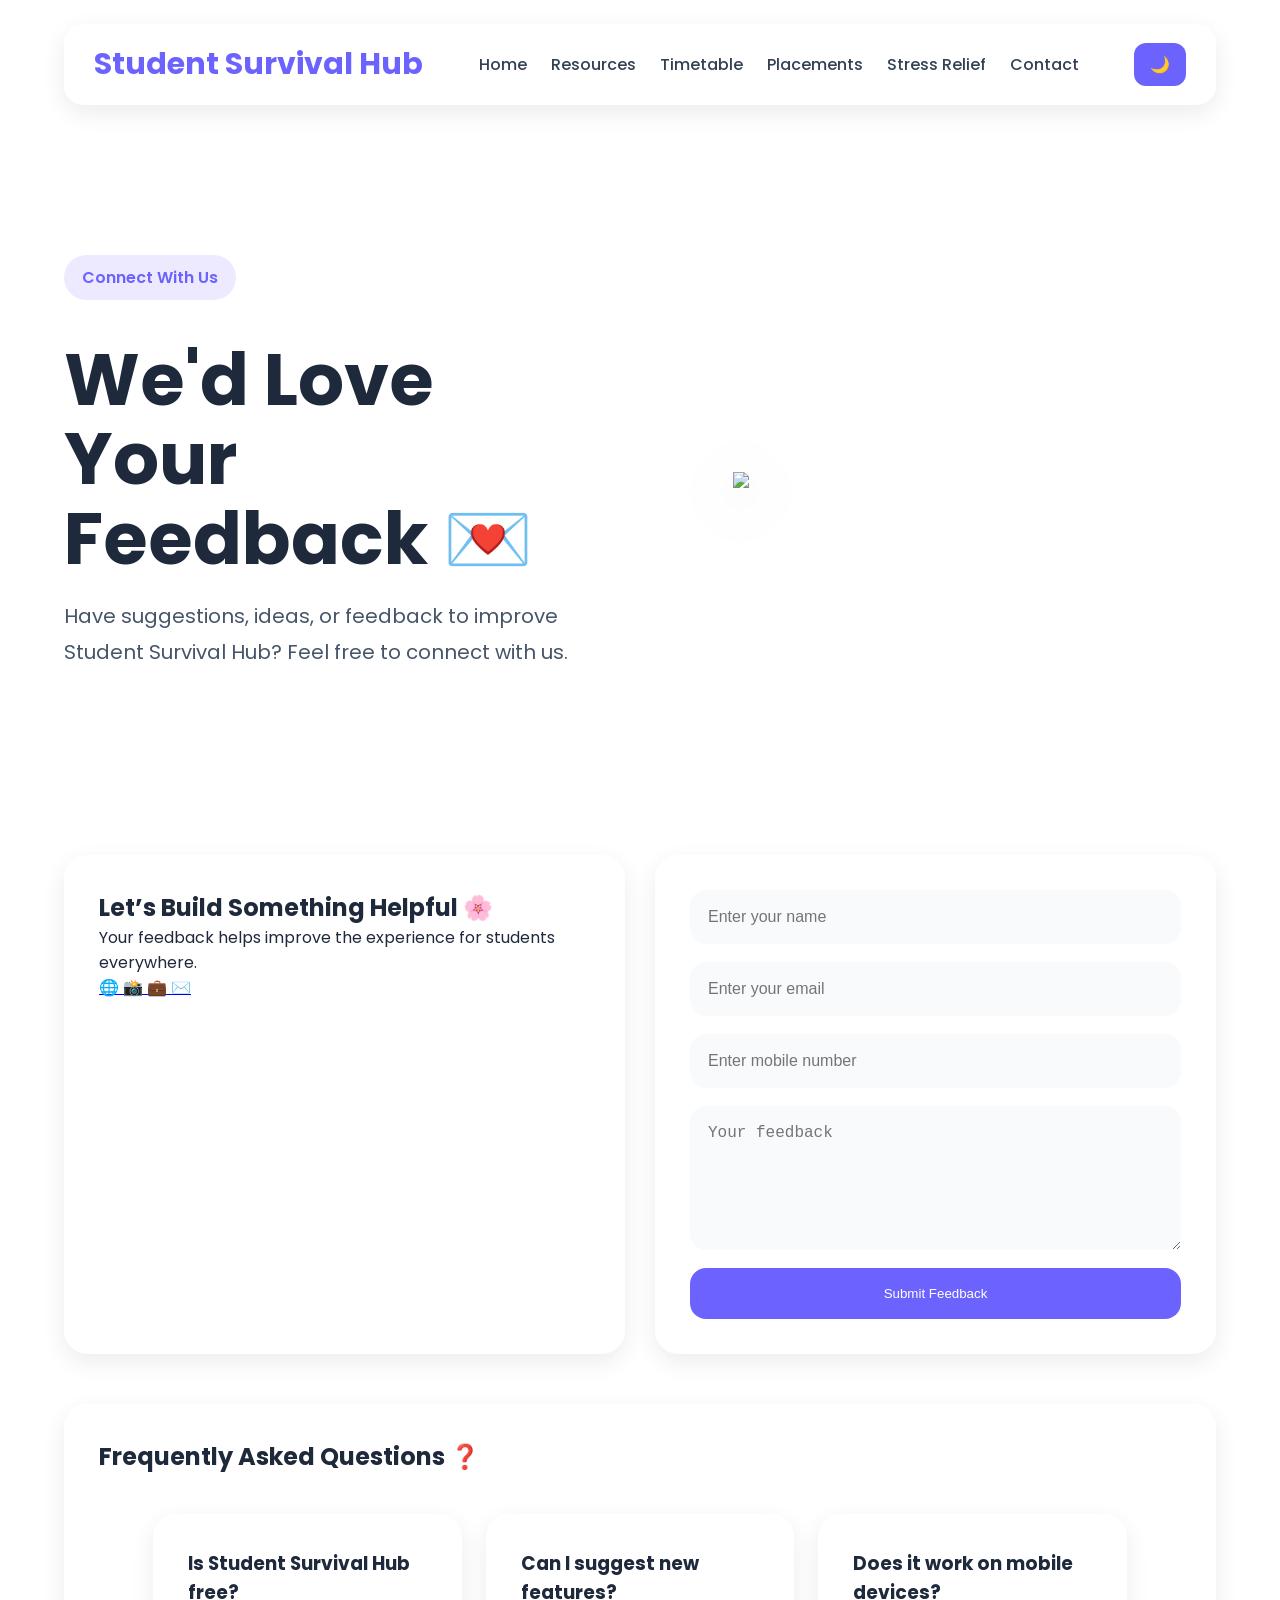
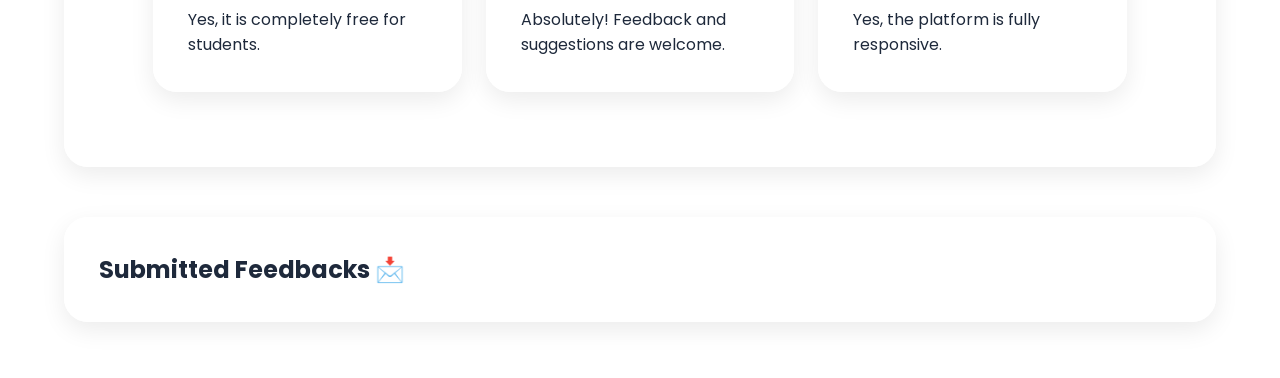
==== commit 48b06716: "Final premium Student Survival Hub" ====
--- a/contact.html
+++ b/contact.html
@@ -8,7 +8,9 @@
     <meta name="viewport"
           content="width=device-width, initial-scale=1.0">
 
-    <title>Contact</title>
+    <title>
+        Contact
+    </title>
 
     <link rel="stylesheet"
           href="style.css">
@@ -27,77 +29,121 @@
 
 <body class="contact-page">
 
+<!-- ================= NAVBAR ================= -->
+
 <nav>
 
     <div class="logo">
+
         Student Survival Hub
+
     </div>
 
     <div class="nav-links">
 
-        <a href="index.html">Home</a>
-
-        <a href="resources.html">Resources</a>
-
-        <a href="timetable.html">Timetable</a>
-
-        <a href="placements.html">Placements</a>
-
-        <a href="stress.html">Stress Relief</a>
-
-        <a href="contact.html">Contact</a>
+        <a href="index.html">
+            Home
+        </a>
+
+        <a href="resources.html">
+            Resources
+        </a>
+
+        <a href="timetable.html">
+            Timetable
+        </a>
+
+        <a href="placements.html">
+            Placements
+        </a>
+
+        <a href="stress.html">
+            Stress Relief
+        </a>
+
+        <a href="contact.html">
+            Contact
+        </a>
 
     </div>
 
     <button id="dark-mode-toggle">
+
         🌙
+
     </button>
 
 </nav>
 
 
 
-<section class="contact-hero">
-
-    <div class="contact-text">
+<!-- ================= HERO ================= -->
+
+<section class="hero">
+
+    <div class="hero-text">
 
         <span class="hero-tag">
+
             Connect With Us
+
         </span>
 
         <h1>
+
             We'd Love Your Feedback 💌
+
         </h1>
 
         <p>
-            Have suggestions, ideas or feedback
+
+            Have suggestions,
+            ideas,
+            or feedback
             to improve Student Survival Hub?
+
             Feel free to connect with us.
+
         </p>
 
     </div>
 
+
+
+    <div class="hero-image">
+
+        <img src="https://cdn-icons-png.flaticon.com/512/4233/4233830.png">
+
+    </div>
+
 </section>
 
 
 
+<!-- ================= CONTACT SECTION ================= -->
+
 <section class="contact-section">
 
     <div class="contact-container">
 
 
 
+        <!-- LEFT -->
+
         <div class="contact-info">
 
-            <img src="https://cdn-icons-png.flaticon.com/512/4233/4233830.png">
-
             <h2>
+
                 Let’s Build Something Helpful 🌸
+
             </h2>
 
             <p>
+
                 Your feedback helps improve
-                the experience for students everywhere.
+                the experience for students
+                everywhere.
+
             </p>
 
 
@@ -126,26 +172,38 @@
 
 
 
+        <!-- RIGHT -->
+
         <div class="contact-form-box">
 
             <form id="contact-form">
+
+
 
                 <input type="text"
                        id="name"
                        placeholder="Enter your name">
 
+
+
                 <input type="email"
                        id="email"
                        placeholder="Enter your email">
 
+
+
                 <input type="tel"
                        id="phone"
                        placeholder="Enter mobile number">
 
+
+
                 <textarea rows="6"
                           id="message"
                           placeholder="Your feedback"></textarea>
 
+
+
                 <button type="submit">
 
                     Submit Feedback
@@ -154,6 +212,8 @@
 
             </form>
 
+
+
             <p id="form-message">
 
             </p>
@@ -166,12 +226,18 @@
 
 
 
-<section class="faq-section">
+<!-- ================= FAQ ================= -->
+
+<section class="goals">
 
     <h2>
+
         Frequently Asked Questions ❓
+
     </h2>
 
+
+
     <div class="faq-container">
 
 
@@ -179,11 +245,17 @@
         <div class="faq-card">
 
             <h3>
+
                 Is Student Survival Hub free?
+
             </h3>
 
             <p>
-                Yes, it is completely free for students.
+
+                Yes,
+                it is completely free
+                for students.
+
             </p>
 
         </div>
@@ -193,11 +265,17 @@
         <div class="faq-card">
 
             <h3>
+
                 Can I suggest new features?
+
             </h3>
 
             <p>
-                Absolutely! Feedback and suggestions are welcome.
+
+                Absolutely!
+                Feedback and suggestions
+                are welcome.
+
             </p>
 
         </div>
@@ -207,11 +285,16 @@
         <div class="faq-card">
 
             <h3>
+
                 Does it work on mobile devices?
+
             </h3>
 
             <p>
-                Yes, the platform is fully responsive.
+
+                Yes,
+                the platform is fully responsive.
+
             </p>
 
         </div>
@@ -222,21 +305,31 @@
 
 
 
-<section class="quote-section">
-
-    <h2 id="dynamic-quote">
-
-        “Every great project starts with a small idea.”
+<!-- ================= CONTACT SAVED FEEDBACK ================= -->
+
+<section class="goals">
+
+    <h2>
+
+        Submitted Feedbacks 📩
 
     </h2>
 
-    <button id="new-quote-btn">
-
-        New Quote
-
-    </button>
+    <ul id="feedback-list">
+
+    </ul>
 
 </section>
+
+
+
+
+
+
+
+
+
+
 
 <script src="script.js"></script>
 
--- a/style.css
+++ b/style.css
@@ -9,476 +9,863 @@
     background:#f8fafc;
     color:#1e293b;
     overflow-x:hidden;
-}
-
-.home-page{
+    transition:0.3s;
+}
+
+
+
+/* ================= NAVBAR ================= */
+
+nav{
+
+    width:90%;
+
+    max-width:1200px;
+
+    margin:24px auto;
+
+    padding:18px 30px;
+
+    display:flex;
+
+    justify-content:space-between;
+
+    align-items:center;
+
+    background:rgba(255,255,255,0.88);
+
+    backdrop-filter:blur(14px);
+
+    border-radius:20px;
+
+    box-shadow:0 8px 24px rgba(0,0,0,0.08);
+
+    position:sticky;
+
+    top:15px;
+
+    z-index:1000;
+}
+
+.logo{
+
+    font-size:30px;
+
+    font-weight:700;
+
+    color:#6C63FF;
+}
+
+.nav-links{
+
+    display:flex;
+
+    gap:24px;
+
+    flex-wrap:wrap;
+}
+
+.nav-links a{
+
+    text-decoration:none;
+
+    color:#334155;
+
+    font-weight:500;
+
+    transition:0.3s;
+}
+
+.nav-links a:hover{
+
+    color:#6C63FF;
+}
+
+#dark-mode-toggle{
+
+    border:none;
+
+    background:#6C63FF;
+
+    color:white;
+
+    padding:12px 16px;
+
+    border-radius:12px;
+
+    cursor:pointer;
+
+    font-size:16px;
+
+    transition:0.3s;
+}
+
+#dark-mode-toggle:hover{
+
+    transform:translateY(-3px);
+}
+
+
+
+/* ================= HERO ================= */
+
+.hero{
+
+    width:90%;
+
+    max-width:1200px;
+
+    margin:60px auto;
+
+    display:flex;
+
+    justify-content:space-between;
+
+    align-items:center;
+
+    gap:60px;
+
+    min-height:70vh;
+}
+
+.hero-text{
+
+    flex:1;
+}
+
+.hero-tag{
+
+    display:inline-block;
+
+    padding:10px 18px;
+
+    background:#ede9fe;
+
+    color:#6C63FF;
+
+    border-radius:30px;
+
+    margin-bottom:20px;
+
+    font-weight:600;
+}
+
+.hero-text h1{
+
+    font-size:72px;
+
+    line-height:1.1;
+
+    margin:20px 0;
+}
+
+.hero-text p{
+
+    font-size:20px;
+
+    line-height:1.8;
+
+    color:#475569;
+
+    margin-bottom:35px;
+}
+
+.hero-buttons{
+
+    display:flex;
+
+    gap:18px;
+
+    flex-wrap:wrap;
+}
+
+.hero-image{
+
+    flex:1;
+
+    display:flex;
+
+    justify-content:center;
+}
+
+.hero-image img{
+
+    width:100%;
+
+    max-width:420px;
+
+    object-fit:contain;
+
+    filter:drop-shadow(0 12px 30px rgba(0,0,0,0.18));
+}
+
+
+
+/* ================= BUTTONS ================= */
+
+.btn{
+
+    padding:16px 28px;
+
+    border-radius:14px;
+
+    text-decoration:none;
+
+    font-weight:600;
+
+    transition:0.3s;
+
+    background:#6C63FF;
+
+    color:white;
+
+    display:inline-block;
+
+    border:none;
+
+    cursor:pointer;
+}
+
+.btn:hover{
+
+    transform:translateY(-4px);
+}
+
+.secondary-btn{
+
+    background:#ffffff;
+
+    color:#1e293b !important;
+
+    border:1px solid #dcd6ff;
+
+    box-shadow:0 4px 14px rgba(0,0,0,0.08);
+}
+
+
+
+/* ================= FEATURES ================= */
+
+.features,
+.resource-grid,
+.roadmap-grid,
+.faq-container{
+
+    width:90%;
+
+    max-width:1200px;
+
+    margin:40px auto;
+
+    display:grid;
+
+    grid-template-columns:repeat(auto-fit,minmax(280px,1fr));
+
+    gap:24px;
+}
+
+.card,
+.resource-card,
+.goals,
+.quote-section,
+.table-container,
+.pomodoro-box,
+.contact-info,
+.contact-form-box,
+.breathing-box,
+.mood-box,
+.faq-card,
+.roadmap-step{
+
+    background:rgba(255,255,255,0.92);
+
+    backdrop-filter:blur(12px);
+
+    border-radius:24px;
+
+    padding:35px;
+
+    box-shadow:0 8px 24px rgba(0,0,0,0.08);
+
+    transition:0.3s;
+}
+
+.card:hover,
+.resource-card:hover,
+.roadmap-step:hover{
+
+    transform:translateY(-8px);
+}
+
+.card h2,
+.resource-card h2,
+.roadmap-step h3{
+
+    color:#6C63FF;
+
+    margin-bottom:18px;
+}
+
+.card p,
+.resource-card p{
+
+    line-height:1.8;
+
+    color:#475569;
+}
+
+
+
+/* ================= GOALS ================= */
+
+.goals{
+
+    width:90%;
+
+    max-width:1200px;
+
+    margin:50px auto;
+}
+
+.section-top{
+
+    display:flex;
+
+    justify-content:space-between;
+
+    align-items:center;
+
+    margin-bottom:24px;
+
+    flex-wrap:wrap;
+
+    gap:20px;
+}
+
+#live-clock{
+
+    color:#6C63FF;
+
+    font-weight:600;
+
+    font-size:18px;
+}
+
+.goal-input-box{
+
+    display:flex;
+
+    gap:14px;
+
+    margin-bottom:25px;
+
+    flex-wrap:wrap;
+}
+
+.goal-input-box input{
+
+    flex:1;
+
+    padding:16px;
+
+    border-radius:14px;
+
+    border:1px solid #d6d6d6;
+
+    font-size:16px;
+
+    outline:none;
+}
+
+.goal-input-box button{
+
+    padding:16px 24px;
+
+    border:none;
+
+    border-radius:14px;
+
+    background:#6C63FF;
+
+    color:white;
+
+    cursor:pointer;
+
+    font-weight:600;
+}
+
+#goal-list li,
+#feedback-list li{
+
+    list-style:none;
+
+    background:#f8fafc;
+
+    padding:15px 18px;
+
+    border-radius:14px;
+
+    margin-bottom:12px;
+
+    display:flex;
+
+    justify-content:space-between;
+
+    align-items:center;
+
+    gap:15px;
+}
+
+#goal-list li button{
+
+    background:#ef4444;
+
+    color:white;
+
+    border:none;
+
+    padding:8px 12px;
+
+    border-radius:10px;
+
+    cursor:pointer;
+}
+
+
+
+/* ================= TABLE ================= */
+
+.modern-table{
+
+    width:100%;
+
+    border-collapse:collapse;
+
+    margin-top:20px;
+}
+
+.modern-table th{
+
+    background:#6C63FF;
+
+    color:white;
+
+    padding:18px;
+}
+
+.modern-table td{
+
+    padding:18px;
+
+    text-align:center;
+
+    background:white;
+
+    border-bottom:1px solid #e2e8f0;
+}
+
+
+
+/* ================= PROGRESS ================= */
+
+.progress-box{
+
+    margin-top:20px;
+}
+
+.progress{
+
+    width:100%;
+
+    height:14px;
+
+    background:#e2e8f0;
+
+    border-radius:30px;
+
+    overflow:hidden;
+
+    margin-top:10px;
+}
+
+.html-progress,
+.css-progress,
+.dsa-progress{
+
+    height:100%;
+
+    border-radius:30px;
+}
+
+.html-progress{
+
+    width:90%;
+
+    background:#6C63FF;
+}
+
+.css-progress{
+
+    width:75%;
+
+    background:#8B7FFF;
+}
+
+.dsa-progress{
+
+    width:65%;
+
+    background:#A78BFA;
+}
+
+
+
+/* ================= POMODORO ================= */
+
+.pomodoro-section{
+
+    width:90%;
+
+    max-width:1200px;
+
+    margin:50px auto;
+}
+
+.pomodoro-box{
+
+    text-align:center;
+}
+
+#timer{
+
+    font-size:90px;
+
+    font-weight:700;
+
+    color:#6C63FF;
+
+    margin:20px 0;
+}
+
+.pomodoro-buttons{
+
+    display:flex;
+
+    justify-content:center;
+
+    gap:18px;
+
+    flex-wrap:wrap;
+}
+
+.pomodoro-buttons button{
+
+    padding:14px 26px;
+
+    border:none;
+
+    border-radius:14px;
+
+    background:#6C63FF;
+
+    color:white;
+
+    font-size:16px;
+
+    font-weight:600;
+
+    cursor:pointer;
+
+    transition:0.3s;
+}
+
+.pomodoro-buttons button:hover{
+
+    transform:translateY(-4px);
+
+    background:#574bff;
+}
+
+
+
+/* ================= MUSIC ================= */
+
+.music-grid{
+
+    display:grid;
+
+    grid-template-columns:repeat(auto-fit,minmax(300px,1fr));
+
+    gap:20px;
+
+    margin-top:25px;
+}
+
+.music-grid iframe{
+
+    width:100%;
+
+    height:220px;
+
+    border:none;
+
+    border-radius:20px;
+}
+
+
+
+/* ================= MOOD ================= */
+
+.mood-buttons{
+
+    display:flex;
+
+    justify-content:center;
+
+    gap:20px;
+
+    margin:25px 0;
+
+    flex-wrap:wrap;
+}
+
+.mood-btn{
+
+    width:70px;
+
+    height:70px;
+
+    border:none;
+
+    border-radius:50%;
+
+    font-size:30px;
+
+    cursor:pointer;
+
+    background:#ede9fe;
+
+    transition:0.3s;
+}
+
+.mood-btn:hover{
+
+    transform:scale(1.1);
+}
+
+
+
+/* ================= BREATHING ================= */
+
+.breathing-circle{
+
+    width:200px;
+
+    height:200px;
+
+    border-radius:50%;
 
     background:
     linear-gradient(
-        rgba(255,255,255,0.70),
-        rgba(255,255,255,0.70)
-    ),
-
-    url("https://images.unsplash.com/photo-1522202176988-66273c2fd55f");
-
-    background-size:cover;
-
-    background-position:center;
-
-    background-repeat:no-repeat;
-
-    min-height:100vh;
-}
-
-nav{
+        135deg,
+        #6C63FF,
+        #8B7FFF
+    );
+
+    color:white;
+
+    margin:35px auto;
+
+    display:flex;
+
+    justify-content:center;
+
+    align-items:center;
+
+    font-size:34px;
+
+    font-weight:600;
+
+    animation:breathe 3s ease-in-out infinite;
+}
+
+@keyframes breathe{
+
+    0%{
+        transform:scale(1);
+    }
+
+    50%{
+        transform:scale(1.2);
+    }
+
+    100%{
+        transform:scale(1);
+    }
+}
+
+
+
+/* ================= CONTACT ================= */
+
+.contact-container{
 
     width:90%;
 
     max-width:1200px;
 
-    margin:24px auto;
-
-    padding:18px 30px;
-
-    display:flex;
-
-    justify-content:space-between;
-
-    align-items:center;
-
-    background:rgba(255,255,255,0.85);
-
-    backdrop-filter:blur(12px);
-
-    border-radius:18px;
-
-    box-shadow:0 5px 20px rgba(0,0,0,0.08);
-
-    position:sticky;
-
-    top:15px;
-
-    z-index:1000;
-}
-
-.logo{
-
-    font-size:30px;
-
-    font-weight:700;
-
-    color:#6C63FF;
-}
-
-.nav-links{
-
-    display:flex;
-
-    gap:24px;
-}
-
-.nav-links a{
-
-    text-decoration:none;
-
-    color:#334155;
-
-    font-weight:500;
-
-    transition:0.3s;
-}
-
-.nav-links a:hover{
-
-    color:#6C63FF;
-}
-
-#dark-mode-toggle{
+    margin:50px auto;
+
+    display:grid;
+
+    grid-template-columns:1fr 1fr;
+
+    gap:30px;
+}
+
+.contact-form-box form{
+
+    display:flex;
+
+    flex-direction:column;
+
+    gap:18px;
+}
+
+.contact-form-box input,
+.contact-form-box textarea{
+
+    padding:18px;
 
     border:none;
 
+    border-radius:16px;
+
+    background:#f8fafc;
+
+    font-size:16px;
+
+    outline:none;
+}
+
+.contact-form-box button{
+
+    padding:18px;
+
+    border:none;
+
+    border-radius:16px;
+
     background:#6C63FF;
 
     color:white;
 
-    padding:12px 16px;
-
-    border-radius:12px;
-
     cursor:pointer;
-
-    font-size:16px;
-}
-
-
-
-.hero{
-
-    width:90%;
-
-    max-width:1200px;
-
-    margin:70px auto;
-
-    display:flex;
-
-    justify-content:space-between;
-
-    align-items:center;
-
-    gap:50px;
-
-    min-height:75vh;
-}
-
-.hero-text{
-
-    flex:1;
-}
-
-.hero-tag{
-
-    display:inline-block;
-
-    padding:10px 18px;
-
-    background:#ede9fe;
-
-    color:#6C63FF;
-
-    border-radius:30px;
-
-    margin-bottom:20px;
-
-    font-weight:600;
-}
-
-.hero-text h1{
-
-    font-size:72px;
-
-    line-height:1.1;
-
-    margin-bottom:25px;
-
-    color:#1e293b;
-}
-
-.hero-text p{
-
-    font-size:20px;
-
-    line-height:1.8;
-
-    color:#475569;
-
-    margin-bottom:35px;
-
-    max-width:650px;
-}
-
-.hero-buttons{
-
-    display:flex;
-
-    gap:18px;
-}
-
-.btn{
-
-    padding:16px 28px;
-
-    border-radius:14px;
-
-    text-decoration:none;
-
-    font-weight:600;
-
-    transition:0.3s;
-}
-
-.btn{
-
-    background:#6C63FF;
-
-    color:white;
-}
-
-.secondary-btn{
-
-    background:white;
-
-    color:#6C63FF;
-
-    border:1px solid #dcd6ff;
-}
-
-.btn:hover{
-
-    transform:translateY(-4px);
-}
-
-
-
-.hero-image{
-
-    flex:1;
-
-    display:flex;
-
-    justify-content:flex-end;
-}
-
-.hero-image img{
-
-    width:100%;
-
-    max-width:520px;
-
-    object-fit:contain;
-
-    filter:drop-shadow(0 10px 30px rgba(0,0,0,0.15));
-}
-
-
-
-.features{
-
-    width:90%;
-
-    max-width:1200px;
-
-    margin:40px auto;
-
-    display:grid;
-
-    grid-template-columns:repeat(auto-fit,minmax(280px,1fr));
-
-    gap:24px;
-}
-
-.card{
-
-    background:rgba(255,255,255,0.82);
-
-    backdrop-filter:blur(10px);
-
-    border-radius:22px;
+}
+
+
+
+/* ================= FOOTER ================= */
+
+.footer{
+
+    text-align:center;
 
     padding:35px;
 
-    box-shadow:0 5px 20px rgba(0,0,0,0.08);
-
-    transition:0.3s;
-}
-
-.card:hover{
-
-    transform:translateY(-6px);
-}
-
-.card h2{
-
-    margin-bottom:18px;
-
-    color:#6C63FF;
-}
-
-.card p{
-
-    line-height:1.8;
-
-    color:#475569;
-}
-
-
-
-.goals{
-
-    width:90%;
-
-    max-width:1200px;
-
-    margin:50px auto;
-
-    background:rgba(255,255,255,0.82);
-
-    backdrop-filter:blur(10px);
-
-    border-radius:22px;
-
-    padding:40px;
-
-    box-shadow:0 5px 20px rgba(0,0,0,0.08);
-}
-
-.section-top{
-
-    display:flex;
-
-    justify-content:space-between;
-
-    align-items:center;
-
-    margin-bottom:24px;
-}
-
-.section-top h2{
-
-    color:#6C63FF;
-}
-
-#live-clock{
-
-    color:#6C63FF;
-
-    font-weight:600;
-}
-
-.goal-input-box{
-
-    display:flex;
-
-    gap:14px;
-
-    margin-bottom:25px;
-}
-
-.goal-input-box input{
-
-    flex:1;
-
-    padding:16px;
-
-    border-radius:14px;
-
-    border:1px solid #d6d6d6;
-
-    font-size:16px;
-
-    outline:none;
-}
-
-.goal-input-box button{
-
-    padding:16px 24px;
-
-    border:none;
-
-    border-radius:14px;
-
-    background:#6C63FF;
-
-    color:white;
-
-    cursor:pointer;
-}
-
-#goal-list li{
-
-    list-style:none;
-
-    background:#f8fafc;
-
-    padding:15px 18px;
-
-    border-radius:14px;
-
-    margin-bottom:12px;
-
-    display:flex;
-
-    justify-content:space-between;
-
-    align-items:center;
-}
-
-
-
-.quote-section{
-
-    width:90%;
-
-    max-width:1200px;
-
-    margin:50px auto 100px;
-
-    background:rgba(255,255,255,0.82);
-
-    backdrop-filter:blur(10px);
-
-    border-radius:22px;
-
-    padding:40px;
-
-    text-align:center;
-
-    box-shadow:0 5px 20px rgba(0,0,0,0.08);
-}
-
-.quote-section h2{
-
-    margin-bottom:24px;
-
-    line-height:1.8;
-}
-
-.quote-section button{
-
-    padding:14px 22px;
-
-    border:none;
-
-    border-radius:14px;
-
-    background:#6C63FF;
-
-    color:white;
-
-    cursor:pointer;
-}
-
-
+    margin-top:80px;
+
+    color:#64748b;
+}
+
+
+
+/* ================= DARK MODE ================= */
 
 .dark-mode{
 
-    background:#0f172a;
-
-    color:white;
-}
-
-.dark-mode nav,
+    background:#020617 !important;
+
+    color:#f8fafc !important;
+}
+
+.dark-mode nav{
+
+    background:rgba(15,23,42,0.96) !important;
+}
+
+.dark-mode .logo{
+
+    color:#8B7FFF !important;
+}
+
+.dark-mode .nav-links a{
+
+    color:#f8fafc !important;
+}
+
+.dark-mode .nav-links a:hover{
+
+    color:#8B7FFF !important;
+}
+
 .dark-mode .card,
+.dark-mode .resource-card,
 .dark-mode .goals,
-.dark-mode .quote-section{
-
-    background:rgba(30,41,59,0.92);
-}
-
-.dark-mode h1,
-.dark-mode h2,
+.dark-mode .quote-section,
+.dark-mode .table-container,
+.dark-mode .pomodoro-box,
+.dark-mode .contact-info,
+.dark-mode .contact-form-box,
+.dark-mode .mood-box,
+.dark-mode .breathing-box,
+.dark-mode .faq-card,
+.dark-mode .roadmap-step{
+
+    background:#0f172a !important;
+
+    color:white !important;
+
+    border:1px solid rgba(255,255,255,0.05);
+}
+
 .dark-mode p,
-.dark-mode a,
-.dark-mode li{
-
-    color:white;
-}
-
-.dark-mode #goal-list li{
-
-    background:#334155;
-}
-
-.dark-mode .goal-input-box input{
-
-    background:#1e293b;
-
-    color:white;
-
-    border:none;
-}
-
-
+.dark-mode li,
+.dark-mode td{
+
+    color:#cbd5e1 !important;
+}
+
+.dark-mode input,
+.dark-mode textarea{
+
+    background:#1e293b !important;
+
+    color:white !important;
+
+    border:1px solid rgba(255,255,255,0.08);
+}
+
+.dark-mode .modern-table td{
+
+    background:#1e293b !important;
+}
+
+.dark-mode .secondary-btn{
+
+    background:white !important;
+
+    color:#1e293b !important;
+}
+
+.dark-mode #timer{
+
+    color:#8B7FFF !important;
+}
+
+
+
+/* ================= RESPONSIVE ================= */
 
 @media screen and (max-width:900px){
 
@@ -491,7 +878,7 @@
 
     .hero-text h1{
 
-        font-size:52px;
+        font-size:54px;
     }
 
     .hero-buttons{
@@ -499,1188 +886,168 @@
         justify-content:center;
     }
 
-    .hero-image{
+    .contact-container{
+
+        grid-template-columns:1fr;
+    }
+
+    nav{
+
+        flex-direction:column;
+
+        gap:20px;
+    }
+
+    .nav-links{
 
         justify-content:center;
     }
 
-    .hero-image img{
-
-        max-width:360px;
+    #timer{
+
+        font-size:60px;
     }
-
-    nav{
-
-        flex-direction:column;
-
-        gap:18px;
-    }
-
-    .nav-links{
-
-        flex-wrap:wrap;
-
-        justify-content:center;
-    }
-
-    .goal-input-box{
-
-        flex-direction:column;
-    }
-}
-.resources-page{
+}
+/* ================= HOME PAGE ================= */
+
+.home-page{
 
     background:
     linear-gradient(
-        rgba(255,255,255,0.72),
-        rgba(255,255,255,0.72)
+        rgba(255,255,255,0.75),
+        rgba(255,255,255,0.75)
     ),
 
-    url("https://images.unsplash.com/photo-1516321318423-f06f85e504b3");
+    url("https://images.unsplash.com/photo-1523240795612-9a054b0db644?q=80&w=1974&auto=format&fit=crop");
 
     background-size:cover;
 
     background-position:center;
 
-    background-repeat:no-repeat;
-
-    min-height:100vh;
-}
-
-.resources-hero{
-
-    width:90%;
-
-    max-width:1200px;
-
-    margin:70px auto 40px;
-}
-
-.resources-text h1{
-
-    font-size:58px;
-
-    margin:20px 0;
-}
-
-.resources-text p{
-
-    font-size:20px;
-
-    max-width:700px;
-
-    line-height:1.8;
-
-    color:#475569;
-}
-
-.resources-section{
-
-    width:90%;
-
-    max-width:1200px;
-
-    margin:auto;
-}
-
-.search-container{
-
-    margin-bottom:25px;
-}
-
-.search-container input{
-
-    width:100%;
-
-    padding:18px;
-
-    border:none;
-
-    border-radius:18px;
-
-    font-size:16px;
-
-    background:white;
-
-    box-shadow:0 5px 15px rgba(0,0,0,0.08);
-
-    outline:none;
-}
-
-.category-buttons{
-
-    display:flex;
-
-    gap:15px;
-
-    flex-wrap:wrap;
-
-    margin-bottom:35px;
-}
-
-.category-btn{
-
-    border:none;
-
-    padding:12px 20px;
-
-    border-radius:30px;
-
-    background:white;
-
-    cursor:pointer;
-
-    font-weight:600;
-
-    box-shadow:0 5px 15px rgba(0,0,0,0.08);
-}
-
-.resource-grid{
-
-    display:grid;
-
-    grid-template-columns:repeat(auto-fit,minmax(300px,1fr));
-
-    gap:28px;
-}
-
-.resource-card{
-
-    background:rgba(255,255,255,0.84);
-
-    backdrop-filter:blur(10px);
-
-    border-radius:24px;
-
-    padding:30px;
-
-    box-shadow:0 5px 20px rgba(0,0,0,0.08);
-
-    transition:0.3s;
-}
-
-.resource-card:hover{
-
-    transform:translateY(-8px);
-}
-
-.resource-tag{
-
-    display:inline-block;
-
-    padding:8px 16px;
-
-    border-radius:30px;
-
-    background:#ede9fe;
-
-    color:#6C63FF;
-
-    font-size:14px;
-
-    margin-bottom:18px;
-}
-
-.resource-card h2{
-
-    margin-bottom:18px;
-
-    color:#6C63FF;
-}
-
-.resource-card p{
-
-    line-height:1.8;
-
-    color:#475569;
-
-    margin-bottom:28px;
-}
-
-.resource-bottom{
-
-    display:flex;
-
-    justify-content:space-between;
-
-    align-items:center;
-}
-
-.bookmark-btn{
-
-    border:none;
-
-    width:48px;
-
-    height:48px;
-
-    border-radius:50%;
-
-    background:#ede9fe;
-
-    cursor:pointer;
-
-    font-size:18px;
-}
-
-.dark-mode .search-container input,
-.dark-mode .category-btn,
-.dark-mode .resource-card{
-
-    background:#1e293b;
-
-    color:white;
-}
-
-.dark-mode .resource-card p{
-
-    color:#cbd5e1;
-}
-
-@media screen and (max-width:768px){
-
-    .resources-text h1{
-
-        font-size:42px;
-    }
-
-    .resource-grid{
-
-        grid-template-columns:1fr;
-    }
-}
-.timetable-page{
+    background-attachment:fixed;
+}
+
+
+
+/* ================= RESOURCES PAGE ================= */
+
+.resources-page{
 
     background:
     linear-gradient(
-        rgba(255,255,255,0.72),
-        rgba(255,255,255,0.72)
+        rgba(255,255,255,0.78),
+        rgba(255,255,255,0.78)
     ),
 
-    url("https://images.unsplash.com/photo-1499750310107-5fef28a66643");
+    url("https://images.unsplash.com/photo-1513258496099-48168024aec0?q=80&w=1974&auto=format&fit=crop");
 
     background-size:cover;
 
     background-position:center;
 
-    background-repeat:no-repeat;
-
-    min-height:100vh;
-}
-
-.timetable-hero{
-
-    width:90%;
-
-    max-width:1200px;
-
-    margin:70px auto 40px;
-}
-
-.timetable-text h1{
-
-    font-size:58px;
-
-    margin:20px 0;
-}
-
-.timetable-text p{
-
-    font-size:20px;
-
-    line-height:1.8;
-
-    max-width:700px;
-
-    color:#475569;
-}
-
-.table-section{
-
-    width:90%;
-
-    max-width:1200px;
-
-    margin:auto;
-}
-
-.table-container{
-
-    background:rgba(255,255,255,0.84);
-
-    backdrop-filter:blur(10px);
-
-    border-radius:24px;
-
-    padding:35px;
-
-    box-shadow:0 5px 20px rgba(0,0,0,0.08);
-}
-
-.modern-table{
-
-    width:100%;
-
-    border-collapse:collapse;
-
-    margin-top:20px;
-}
-
-.modern-table th{
-
-    background:#6C63FF;
-
-    color:white;
-
-    padding:18px;
-}
-
-.modern-table td{
-
-    padding:18px;
-
-    text-align:center;
-
-    background:white;
-
-    border-bottom:1px solid #e2e8f0;
-}
-
-.modern-table input{
-
-    width:20px;
-
-    height:20px;
-
-    cursor:pointer;
-}
-
-.pomodoro-section{
-
-    width:90%;
-
-    max-width:1200px;
-
-    margin:50px auto;
-}
-
-.pomodoro-box{
-
-    background:rgba(255,255,255,0.84);
-
-    backdrop-filter:blur(10px);
-
-    border-radius:24px;
-
-    padding:45px;
-
-    text-align:center;
-
-    box-shadow:0 5px 20px rgba(0,0,0,0.08);
-}
-
-.pomodoro-box h1{
-
-    font-size:90px;
-
-    margin:25px 0;
-
-    color:#6C63FF;
-}
-
-.pomodoro-buttons{
-
-    display:flex;
-
-    justify-content:center;
-
-    gap:18px;
-}
-
-.dark-mode .table-container,
-.dark-mode .pomodoro-box{
-
-    background:#1e293b;
-}
-
-.dark-mode .modern-table td{
-
-    background:#334155;
-
-    color:white;
-
-    border-bottom:1px solid #475569;
-}
-
-@media screen and (max-width:768px){
-
-    .timetable-text h1{
-
-        font-size:42px;
-    }
-
-    .pomodoro-box h1{
-
-        font-size:58px;
-    }
-
-    .pomodoro-buttons{
-
-        flex-direction:column;
-    }
-
-    .modern-table{
-
-        font-size:14px;
-    }
-}
-.placements-page{
+    background-attachment:fixed;
+}
+
+
+
+/* ================= TIMETABLE PAGE ================= */
+
+.timetable-page{
 
     background:
     linear-gradient(
-        rgba(255,255,255,0.72),
-        rgba(255,255,255,0.72)
+        rgba(255,255,255,0.78),
+        rgba(255,255,255,0.78)
     ),
 
-    url("https://images.unsplash.com/photo-1523240795612-9a054b0db644");
+    url("https://images.unsplash.com/photo-1503676260728-1c00da094a0b?q=80&w=1974&auto=format&fit=crop");
 
     background-size:cover;
 
     background-position:center;
 
-    background-repeat:no-repeat;
-
-    min-height:100vh;
-}
-
-.placements-hero{
-
-    width:90%;
-
-    max-width:1200px;
-
-    margin:70px auto 40px;
-}
-
-.placements-text h1{
-
-    font-size:58px;
-
-    margin:20px 0;
-}
-
-.placements-text p{
-
-    font-size:20px;
-
-    max-width:700px;
-
-    line-height:1.8;
-
-    color:#475569;
-}
-
-.placement-list{
-
-    margin-top:20px;
-
-    padding-left:20px;
-
-    line-height:2;
-}
-
-.tracker-section{
-
-    width:90%;
-
-    max-width:1200px;
-
-    margin:50px auto;
-}
-
-.tracker-box{
-
-    background:rgba(255,255,255,0.84);
-
-    backdrop-filter:blur(10px);
-
-    border-radius:24px;
-
-    padding:35px;
-
-    box-shadow:0 5px 20px rgba(0,0,0,0.08);
-}
-
-.roadmap-section{
-
-    width:90%;
-
-    max-width:1200px;
-
-    margin:50px auto;
-}
-
-.roadmap-section h2{
-
-    margin-bottom:30px;
-
-    color:#6C63FF;
-}
-
-.roadmap-grid{
-
-    display:grid;
-
-    grid-template-columns:repeat(auto-fit,minmax(220px,1fr));
-
-    gap:24px;
-}
-
-.roadmap-step{
-
-    background:rgba(255,255,255,0.84);
-
-    backdrop-filter:blur(10px);
-
-    border-radius:24px;
-
-    padding:30px;
-
-    text-align:center;
-
-    box-shadow:0 5px 20px rgba(0,0,0,0.08);
-
-    transition:0.3s;
-}
-
-.roadmap-step:hover{
-
-    transform:translateY(-8px);
-}
-
-.roadmap-step h3{
-
-    color:#6C63FF;
-
-    margin-bottom:16px;
-}
-
-.resume-section{
-
-    width:90%;
-
-    max-width:1200px;
-
-    margin:50px auto;
-}
-
-.resume-box{
-
-    background:rgba(255,255,255,0.84);
-
-    backdrop-filter:blur(10px);
-
-    border-radius:24px;
-
-    padding:35px;
-
-    box-shadow:0 5px 20px rgba(0,0,0,0.08);
-}
-
-.resume-box h2{
-
-    margin-bottom:25px;
-
-    color:#6C63FF;
-}
-
-.resume-items{
-
-    display:grid;
-
-    gap:18px;
-}
-
-.resume-items label{
-
-    background:#f8fafc;
-
-    padding:18px;
-
-    border-radius:14px;
-
-    display:flex;
-
-    align-items:center;
-
-    gap:12px;
-
-    font-weight:500;
-}
-
-.resume-items input{
-
-    width:18px;
-
-    height:18px;
-}
-
-.dark-mode .tracker-box,
-.dark-mode .roadmap-step,
-.dark-mode .resume-box{
-
-    background:#1e293b;
-}
-
-.dark-mode .resume-items label{
-
-    background:#334155;
-
-    color:white;
-}
-
-@media screen and (max-width:768px){
-
-    .placements-text h1{
-
-        font-size:42px;
-    }
-}
-.stress-page{
+    background-attachment:fixed;
+}
+
+
+
+/* ================= PLACEMENTS PAGE ================= */
+
+.placements-page{
 
     background:
     linear-gradient(
-        rgba(255,255,255,0.74),
-        rgba(255,255,255,0.74)
+        rgba(255,255,255,0.78),
+        rgba(255,255,255,0.78)
     ),
 
-    url("https://images.unsplash.com/photo-1506744038136-46273834b3fb");
+    url("https://images.unsplash.com/photo-1522202176988-66273c2fd55f?q=80&w=1974&auto=format&fit=crop");
 
     background-size:cover;
 
     background-position:center;
 
-    background-repeat:no-repeat;
-
-    min-height:100vh;
-}
-
-.stress-hero{
-
-    width:90%;
-
-    max-width:1200px;
-
-    margin:70px auto 40px;
-}
-
-.stress-text h1{
-
-    font-size:58px;
-
-    margin:20px 0;
-}
-
-.stress-text p{
-
-    font-size:20px;
-
-    max-width:700px;
-
-    line-height:1.8;
-
-    color:#475569;
-}
-
-.breathing-section{
-
-    width:90%;
-
-    max-width:1200px;
-
-    margin:50px auto;
-}
-
-.breathing-box{
-
-    background:rgba(255,255,255,0.84);
-
-    backdrop-filter:blur(10px);
-
-    border-radius:24px;
-
-    padding:45px;
-
-    text-align:center;
-
-    box-shadow:0 5px 20px rgba(0,0,0,0.08);
-}
-
-.breathing-circle{
-
-    width:180px;
-
-    height:180px;
-
-    border-radius:50%;
-
-    background:#6C63FF;
-
-    color:white;
-
-    margin:35px auto;
-
-    display:flex;
-
-    justify-content:center;
-
-    align-items:center;
-
-    font-size:24px;
-
-    animation:breathe 4s infinite;
-}
-
-@keyframes breathe{
-
-    0%{
-
-        transform:scale(1);
-    }
-
-    50%{
-
-        transform:scale(1.2);
-    }
-
-    100%{
-
-        transform:scale(1);
-    }
-}
-
-.music-section{
-
-    width:90%;
-
-    max-width:1200px;
-
-    margin:50px auto;
-}
-
-.music-section h2{
-
-    margin-bottom:30px;
-
-    color:#6C63FF;
-}
-
-.music-grid{
-
-    display:grid;
-
-    grid-template-columns:repeat(auto-fit,minmax(320px,1fr));
-
-    gap:24px;
-}
-
-.music-grid iframe{
-
-    width:100%;
-
-    height:220px;
-
-    border:none;
-
-    border-radius:20px;
-
-    box-shadow:0 5px 20px rgba(0,0,0,0.08);
-}
-
-.mood-section{
-
-    width:90%;
-
-    max-width:1200px;
-
-    margin:50px auto;
-}
-
-.mood-box{
-
-    background:rgba(255,255,255,0.84);
-
-    backdrop-filter:blur(10px);
-
-    border-radius:24px;
-
-    padding:40px;
-
-    text-align:center;
-
-    box-shadow:0 5px 20px rgba(0,0,0,0.08);
-}
-
-.mood-box h2{
-
-    margin-bottom:30px;
-
-    color:#6C63FF;
-}
-
-.mood-buttons{
-
-    display:flex;
-
-    justify-content:center;
-
-    gap:20px;
-
-    margin-bottom:24px;
-}
-
-.mood-btn{
-
-    width:70px;
-
-    height:70px;
-
-    border:none;
-
-    border-radius:50%;
-
-    font-size:30px;
-
-    cursor:pointer;
-
-    background:#ede9fe;
-
-    transition:0.3s;
-}
-
-.mood-btn:hover{
-
-    transform:scale(1.1);
-}
-
-#mood-text{
-
-    font-size:18px;
-
-    color:#475569;
-}
-
-.dark-mode .breathing-box,
-.dark-mode .mood-box{
-
-    background:#1e293b;
-}
-
-.dark-mode #mood-text{
-
-    color:#cbd5e1;
-}
-
-@media screen and (max-width:768px){
-
-    .stress-text h1{
-
-        font-size:42px;
-    }
-
-    .music-grid{
-
-        grid-template-columns:1fr;
-    }
-
-    .mood-buttons{
-
-        flex-wrap:wrap;
-    }
-}
-.contact-page{
+    background-attachment:fixed;
+}
+
+
+
+/* ================= STRESS PAGE ================= */
+
+.stress-page{
 
     background:
     linear-gradient(
-        rgba(255,255,255,0.74),
-        rgba(255,255,255,0.74)
+        rgba(255,255,255,0.82),
+        rgba(255,255,255,0.82)
     ),
 
-    url("https://images.unsplash.com/photo-1516321310764-8d3f1f8f1f9b");
+    url("https://images.unsplash.com/photo-1506744038136-46273834b3fb?q=80&w=1974&auto=format&fit=crop");
 
     background-size:cover;
 
     background-position:center;
 
-    background-repeat:no-repeat;
-
-    min-height:100vh;
-}
-
-.contact-hero{
-
-    width:90%;
-
-    max-width:1200px;
-
-    margin:70px auto 40px;
-}
-
-.contact-text h1{
-
-    font-size:58px;
-
-    margin:20px 0;
-}
-
-.contact-text p{
-
-    font-size:20px;
-
-    max-width:700px;
-
-    line-height:1.8;
-
-    color:#475569;
-}
-
-.contact-section{
-
-    width:90%;
-
-    max-width:1200px;
-
-    margin:50px auto;
-}
-
-.contact-container{
-
-    display:grid;
-
-    grid-template-columns:1fr 1fr;
-
-    gap:30px;
-}
-
-.contact-info,
-.contact-form-box{
-
-    background:rgba(255,255,255,0.84);
-
-    backdrop-filter:blur(10px);
-
-    border-radius:24px;
-
-    padding:40px;
-
-    box-shadow:0 5px 20px rgba(0,0,0,0.08);
-}
-
-.contact-info{
-
-    text-align:center;
-}
-
-.contact-info img{
-
-    width:180px;
-
-    margin-bottom:25px;
-}
-
-.contact-info h2{
-
-    margin-bottom:20px;
-
-    color:#6C63FF;
-}
-
-.contact-info p{
-
-    line-height:1.8;
-
-    color:#475569;
-}
-
-.social-links{
-
-    display:flex;
-
-    justify-content:center;
-
-    gap:18px;
-
-    margin-top:30px;
-}
-
-.social-links a{
-
-    width:55px;
-
-    height:55px;
-
-    border-radius:50%;
-
-    background:#ede9fe;
-
-    display:flex;
-
-    justify-content:center;
-
-    align-items:center;
-
-    text-decoration:none;
-
-    font-size:24px;
-
-    transition:0.3s;
-}
-
-.social-links a:hover{
-
-    transform:translateY(-5px);
-}
-
-.contact-form-box form{
-
-    display:flex;
-
-    flex-direction:column;
-
-    gap:18px;
-}
-
-.contact-form-box input,
-.contact-form-box textarea{
-
-    padding:18px;
-
-    border:none;
-
-    border-radius:16px;
-
-    background:#f8fafc;
-
-    font-size:16px;
-
-    outline:none;
-}
-
-.contact-form-box button{
-
-    padding:18px;
-
-    border:none;
-
-    border-radius:16px;
-
-    background:#6C63FF;
-
-    color:white;
-
-    font-size:16px;
-
-    cursor:pointer;
-
-    transition:0.3s;
-}
-
-.contact-form-box button:hover{
-
-    transform:translateY(-4px);
-}
-
-#form-message{
-
-    margin-top:18px;
-
-    font-weight:600;
-
-    color:#6C63FF;
-}
-
-.faq-section{
-
-    width:90%;
-
-    max-width:1200px;
-
-    margin:50px auto;
-}
-
-.faq-section h2{
-
-    margin-bottom:30px;
-
-    color:#6C63FF;
-}
-
-.faq-container{
-
-    display:grid;
-
-    grid-template-columns:repeat(auto-fit,minmax(280px,1fr));
-
-    gap:24px;
-}
-
-.faq-card{
-
-    background:rgba(255,255,255,0.84);
-
-    backdrop-filter:blur(10px);
-
-    border-radius:24px;
-
-    padding:30px;
-
-    box-shadow:0 5px 20px rgba(0,0,0,0.08);
-}
-
-.faq-card h3{
-
-    margin-bottom:16px;
-
-    color:#6C63FF;
-}
-
-.faq-card p{
-
-    line-height:1.8;
-
-    color:#475569;
-}
-
-.dark-mode .contact-info,
-.dark-mode .contact-form-box,
-.dark-mode .faq-card{
-
-    background:#1e293b;
-}
-
-.dark-mode .contact-form-box input,
-.dark-mode .contact-form-box textarea{
-
-    background:#334155;
-
-    color:white;
-}
-
-.dark-mode .contact-info p,
-.dark-mode .faq-card p{
-
-    color:#cbd5e1;
-}
-
-@media screen and (max-width:768px){
-
-    .contact-text h1{
-
-        font-size:42px;
-    }
-
-    .contact-container{
-
-        grid-template-columns:1fr;
-    }
+    background-attachment:fixed;
+}
+
+
+
+/* ================= CONTACT PAGE ================= */
+
+.contact-page{
+
+    background:
+    linear-gradient(
+        rgba(255,255,255,0.80),
+        rgba(255,255,255,0.80)
+    ),
+
+    url("https://images.unsplash.com/photo-1497366754035-f200968a6e72?q=80&w=1974&auto=format&fit=crop");
+
+    background-size:cover;
+
+    background-position:center;
+
+    background-attachment:fixed;
+}
+
+
+
+/* ================= DARK MODE BACKGROUNDS ================= */
+
+.dark-mode.home-page,
+.dark-mode.resources-page,
+.dark-mode.timetable-page,
+.dark-mode.placements-page,
+.dark-mode.stress-page,
+.dark-mode.contact-page{
+
+    background:
+    linear-gradient(
+        rgba(2,6,23,0.82),
+        rgba(2,6,23,0.86)
+    ),
+
+    inherit;
 }
